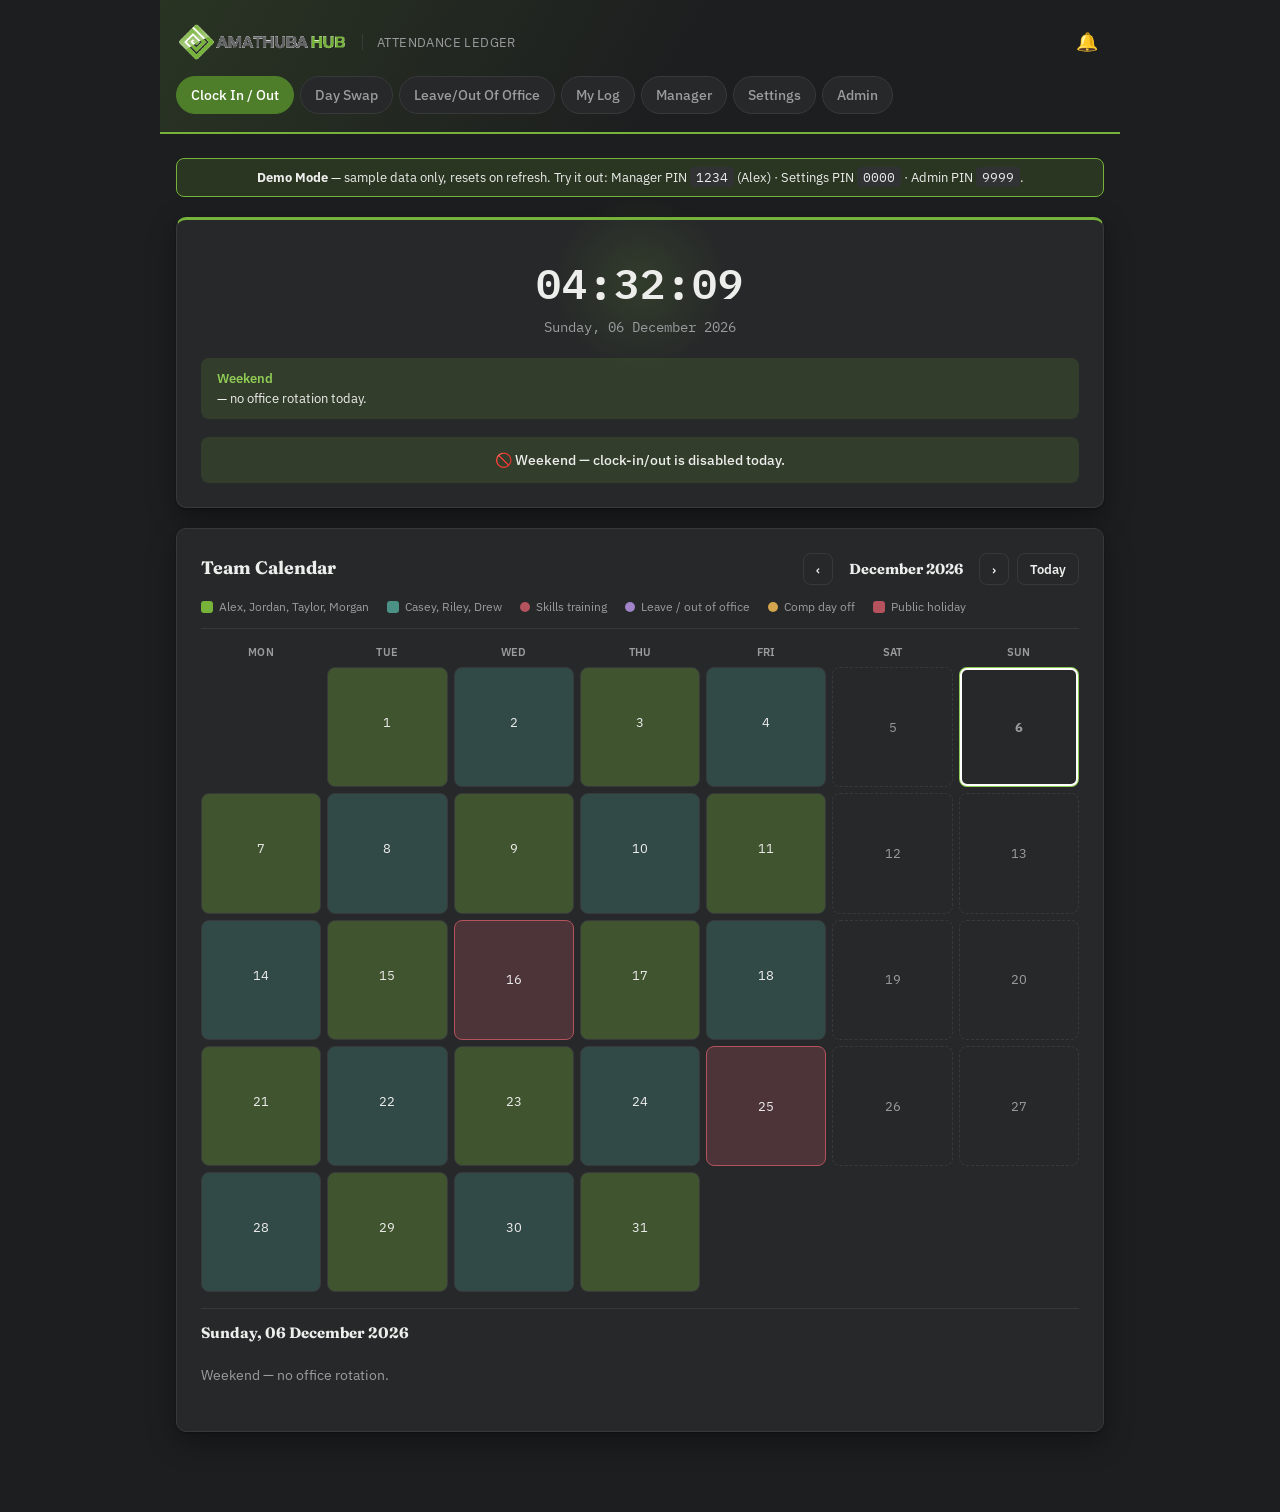
==== amathuba-hub-demo/index.html @ cc830388 "amathuba-hub-demo/index.html" ====
<!doctype html>
<html lang="en">
<head>
<meta charset="UTF-8">
<meta name="viewport" content="width=device-width, initial-scale=1.0">
<title>Amathuba Hub — Attendance Ledger (Demo)</title>
<meta name="theme-color" content="#1C1E1F">
<style>
@import url('https://fonts.googleapis.com/css2?family=Fraunces:opsz,wght@9..144,600;9..144,900&family=IBM+Plex+Sans:wght@400;500;600&family=IBM+Plex+Mono:wght@400;500;600&display=swap');

:root{
  --bg: #1C1E1F;
  --surface: #262829;
  --surface-alt: #303234;
  --ink: #EDEDEC;
  --ink-muted: #9A9C9E;
  --accent: #77B23B;
  --accent-dark: #4F7E2A;
  --accent-bright: #8FCB55;
  --accent-soft: rgba(119, 178, 59, 0.15);
  --teal: #4C9186;
  --teal-dark: #2E5F58;
  --danger: #B4525D;
  --danger-dark: #9B3A44;
  --border: #38393B;
  --leave-color: #A183C9;
  --compoff-color: #D4A54C;
  --radius: 10px;
}

*{box-sizing:border-box;}
html,body{margin:0;padding:0;color-scheme:dark;}
body{
  background:var(--bg);
  color:var(--ink);
  font-family:'IBM Plex Sans', system-ui, sans-serif;
  min-height:100vh;
}
#app{max-width:960px;margin:0 auto;padding:0 16px 60px;}

/* ---------- Top bar ---------- */
.topbar{
  display:flex;flex-direction:column;gap:14px;
  padding:22px 16px 18px;
  margin:0 -16px 24px;
  border-bottom:2px solid var(--accent);
  background:linear-gradient(120deg, var(--accent-soft) 0%, transparent 55%);
}
.brand{display:flex;align-items:center;gap:14px;flex-wrap:wrap;}
.brand-logo{height:40px;width:auto;display:block;}
.brand-tagline{
  font-size:12.5px;color:var(--ink-muted);letter-spacing:0.4px;text-transform:uppercase;
  padding-left:14px;border-left:1px solid var(--border);
  line-height:1.3;
}

.notif-bell{
  position:relative;
  background:none;border:none;cursor:pointer;
  font-size:18px;padding:6px;margin-left:auto;
  color:var(--ink);line-height:1;
}
.notif-badge{
  position:absolute;top:0;right:0;
  background:var(--danger);color:#fff;
  font-size:10px;font-weight:700;
  min-width:16px;height:16px;border-radius:999px;
  display:flex;align-items:center;justify-content:center;
  padding:0 3px;
}
.notif-panel{
  position:absolute;top:60px;right:16px;
  width:300px;max-width:calc(100vw - 32px);
  max-height:360px;overflow-y:auto;
  background:var(--surface);border:1px solid var(--border);
  border-radius:var(--radius);
  box-shadow:0 10px 30px rgba(0,0,0,0.4);
  z-index:900;
}
.notif-panel.hidden{display:none;}
.notif-item{
  padding:12px 14px;border-bottom:1px solid var(--border);
}
.notif-item:last-child{border-bottom:none;}
.notif-item__msg{font-size:13px;color:var(--ink);line-height:1.4;}
.notif-item__time{font-size:11px;color:var(--ink-muted);margin-top:4px;font-family:'IBM Plex Mono',monospace;}
.notif-item--empty{color:var(--ink-muted);font-size:13px;text-align:center;}

.tabs{display:flex;gap:6px;flex-wrap:wrap;}
.tab{
  font-family:'IBM Plex Sans',sans-serif;
  font-size:13.5px;font-weight:500;
  padding:9px 14px;border-radius:999px;
  border:1px solid var(--border);
  background:var(--surface);
  color:var(--ink-muted);
  cursor:pointer;
  transition:background .15s, color .15s, border-color .15s;
}
.tab:hover{border-color:var(--ink-muted);color:var(--ink);}
.tab.active{background:var(--accent-dark);border-color:var(--accent-dark);color:#fff;}
.tab-admin.active{background:var(--danger-dark);border-color:var(--danger-dark);color:#fff;}
.tab:focus-visible, .btn:focus-visible, select:focus-visible, input:focus-visible, textarea:focus-visible{
  outline:2px solid var(--teal); outline-offset:2px;
}

/* ---------- Layout bits ---------- */
.card{
  background:var(--surface);
  border:1px solid var(--border);
  border-radius:var(--radius);
  padding:24px;
  margin-bottom:20px;
  box-shadow:0 1px 2px rgba(0,0,0,0.3), 0 10px 28px rgba(0,0,0,0.35);
}
.card--hero{
  border-top:3px solid var(--accent);
}
.card__title{
  font-family:'Fraunces',serif;font-weight:700;font-size:18px;
  margin:0 0 4px;
}
.card__sub{color:var(--ink-muted);font-size:13.5px;margin:0 0 18px;}

.field{display:flex;flex-direction:column;gap:6px;margin-bottom:16px;}
.field label{font-size:12.5px;font-weight:600;color:var(--ink-muted);text-transform:uppercase;letter-spacing:0.4px;}
select,input[type=date],input[type=time],input[type=datetime-local],input[type=text],input[type=password],textarea{
  font-family:'IBM Plex Sans',sans-serif;
  font-size:14.5px;
  padding:11px 12px;
  border-radius:8px;
  border:1px solid var(--border);
  background:var(--surface-alt);
  color:var(--ink);
}
textarea{resize:vertical;min-height:70px;font-family:'IBM Plex Sans',sans-serif;}

.btn{
  font-family:'IBM Plex Sans',sans-serif;
  font-size:14.5px;font-weight:600;
  padding:12px 20px;border-radius:8px;border:none;
  cursor:pointer;
  transition:transform .08s, opacity .12s;
}
.btn:active{transform:scale(0.98);}
.btn--primary{background:var(--accent-dark);color:#fff;}
.btn--primary:hover{filter:brightness(1.1);}
.btn--teal{background:var(--teal);color:#fff;}
.btn--teal:hover{background:var(--teal-dark);}
.btn--ghost{background:transparent;border:1px solid var(--border);color:var(--ink);}
.btn--ghost:hover{border-color:var(--ink-muted);}
.btn--danger{background:var(--danger);color:#fff;}
.btn--danger:hover{background:var(--danger-dark);}
.btn--sm{padding:7px 12px;font-size:12.5px;}
.btn[disabled]{opacity:0.45;cursor:not-allowed;}

.badge{
  display:inline-block;font-size:11.5px;font-weight:600;
  padding:3px 9px;border-radius:999px;letter-spacing:0.3px;
  text-transform:uppercase;
}
.badge--pending{background:#F2E6C9;color:#7A5A17;}
.badge--approved{background:#DCEAE7;color:var(--teal-dark);}
.badge--rejected{background:#F1DBDD;color:var(--danger-dark);}
.badge--late{background:#F1DBDD;color:var(--danger-dark);}
.badge--ontime{background:#DCEAE7;color:var(--teal-dark);}

/* ---------- Clock tab ---------- */
.clock-display{
  font-family:'IBM Plex Mono',monospace;
  text-align:center;padding:6px 0 22px;
  position:relative;
}
.clock-halo{
  position:absolute;
  top:50%;left:50%;
  width:180px;height:180px;
  transform:translate(-50%,-60%);
  background:radial-gradient(circle, var(--accent-soft) 0%, transparent 70%);
  z-index:0;
  pointer-events:none;
}
.clock-display .time{position:relative;z-index:1;font-size:42px;font-weight:600;color:var(--ink);letter-spacing:1px;}
.clock-display .date{position:relative;z-index:1;font-size:13.5px;color:var(--ink-muted);margin-top:4px;}

.stamp-btn{
  width:100%;padding:20px;font-size:17px;border-radius:12px;
  display:flex;align-items:center;justify-content:center;gap:10px;
  position:relative;
  overflow:visible;
}
.stamp-btn.stamped{animation:stamp .35s ease;}
.stamp-btn.stamped::after{
  content:'';
  position:absolute;
  inset:0;
  border-radius:12px;
  border:2px solid var(--accent-dark);
  animation:ringPulse .6s ease-out;
  pointer-events:none;
}
@keyframes stamp{
  0%{transform:scale(1) rotate(0);}
  35%{transform:scale(0.93) rotate(-2deg);}
  100%{transform:scale(1) rotate(0);}
}
@keyframes ringPulse{
  0%{transform:scale(1);opacity:0.9;}
  100%{transform:scale(1.15);opacity:0;}
}

.confirm-note{
  margin-top:14px;padding:12px 14px;border-radius:8px;
  background:var(--surface-alt);font-size:13.5px;color:var(--ink);
  font-family:'IBM Plex Mono',monospace;
}
.location-note{
  margin:10px 0 0;font-size:12px;color:var(--ink-muted);text-align:center;
}
.location-link{
  display:inline-block;margin-top:4px;font-size:12px;
  color:var(--accent-bright);text-decoration:none;font-weight:500;
}
.location-link:hover{text-decoration:underline;}

/* ---------- Admin: System Info / Raw Data ---------- */
.sysinfo-grid{
  display:grid;grid-template-columns:repeat(auto-fill, minmax(180px, 1fr));
  gap:10px;
}
.sysinfo-item{
  background:var(--surface-alt);border-radius:8px;padding:10px 12px;
  display:flex;flex-direction:column;gap:3px;
}
.sysinfo-label{font-size:11px;text-transform:uppercase;letter-spacing:0.3px;color:var(--ink-muted);font-weight:600;}
.sysinfo-value{font-family:'IBM Plex Mono',monospace;font-size:13px;color:var(--ink);word-break:break-word;}
.raw-data-view{
  background:var(--surface-alt);border-radius:8px;padding:14px;
  font-family:'IBM Plex Mono',monospace;font-size:11.5px;line-height:1.5;
  color:var(--ink);overflow-x:auto;max-height:400px;overflow-y:auto;
  margin:14px 0 0;white-space:pre-wrap;word-break:break-word;
}
.training-note{
  padding:14px 16px;border-radius:8px;
  background:var(--accent-soft);color:var(--ink);
  font-size:14px;font-weight:500;text-align:center;
  margin:0;
}

/* ---------- Ledger / list rows ---------- */
.ledger-row{
  display:flex;justify-content:space-between;align-items:center;gap:12px;
  padding:13px 0;border-bottom:1px dashed var(--border);
}
.ledger-row:last-child{border-bottom:none;}
.ledger-row__main{display:flex;flex-direction:column;gap:2px;}
.ledger-row__name{font-weight:600;font-size:14px;}
.ledger-row__meta{font-family:'IBM Plex Mono',monospace;font-size:12.5px;color:var(--ink-muted);}
.ledger-row__reason{font-size:12.5px;color:var(--ink-muted);margin-top:3px;max-width:420px;}
.ledger-row__actions{display:flex;gap:6px;flex-shrink:0;}
.day-summary{
  margin-bottom:18px;padding-bottom:4px;
  border-bottom:1px solid var(--border);
}
.day-summary:last-child{border-bottom:none;}
.day-summary__head{
  display:flex;justify-content:space-between;align-items:center;flex-wrap:wrap;gap:8px;
  margin-bottom:6px;
}
.day-summary__date{font-family:'Fraunces',serif;font-weight:700;font-size:15px;}
.empty-note{color:var(--ink-muted);font-size:13.5px;padding:10px 0;}

.section-heading{
  font-size:12.5px;font-weight:600;text-transform:uppercase;letter-spacing:0.5px;
  color:var(--ink-muted);margin:26px 0 10px;
}
.section-heading:first-child{margin-top:0;}

.schedule-banner{
  background:var(--accent-soft);
  border-radius:8px;
  padding:12px 16px;
  font-size:13px;
  color:var(--ink);
  margin-bottom:18px;
  display:flex;flex-direction:column;gap:3px;
}
.schedule-banner__label{font-weight:600;color:var(--accent-bright);}
.demo-banner{
  background:var(--accent-soft);
  border:1px solid var(--accent);
  border-radius:8px;
  padding:10px 16px;
  font-size:13px;
  color:var(--ink);
  margin-bottom:20px;
  text-align:center;
}
.demo-banner code{
  background:var(--surface-alt);
  padding:2px 6px;
  border-radius:4px;
  font-family:'IBM Plex Mono',monospace;
  font-size:12.5px;
}
.schedule-banner__warning{
  margin-top:6px;padding:8px 10px;border-radius:6px;
  background:#F1DBDD;color:var(--danger-dark);font-size:12.5px;font-weight:500;
}
.schedule-note{
  font-size:13px;color:var(--ink-muted);margin:0 0 16px;
}
.schedule-note strong{color:var(--accent-bright);}

/* ---------- Team Calendar ---------- */
.cal-header{display:flex;justify-content:space-between;align-items:center;flex-wrap:wrap;gap:10px;margin-bottom:14px;}
.cal-nav{display:flex;align-items:center;gap:8px;}
.cal-nav__label{font-family:'Fraunces',serif;font-weight:700;font-size:14.5px;min-width:130px;text-align:center;}

.cal-legend{
  display:flex;flex-wrap:wrap;gap:12px 18px;
  margin-bottom:16px;padding-bottom:14px;border-bottom:1px solid var(--border);
}
.cal-legend__item{
  display:flex;align-items:center;gap:6px;
  font-size:12px;color:var(--ink-muted);
}
.cal-legend__swatch{
  width:12px;height:12px;border-radius:3px;flex-shrink:0;
}
.cal-legend__swatch--groupA{background:var(--accent);}
.cal-legend__swatch--groupB{background:var(--teal);}
.cal-legend__swatch--holiday{background:var(--danger);}

.cal-grid{display:grid;grid-template-columns:repeat(7, 1fr);gap:6px;margin-bottom:4px;}
.cal-grid--labels{margin-bottom:6px;}
.cal-weekday{
  text-align:center;font-size:11px;font-weight:600;color:var(--ink-muted);
  text-transform:uppercase;letter-spacing:0.3px;padding-bottom:2px;
}
.cal-cell{
  aspect-ratio:1;border-radius:8px;border:1px solid var(--border);
  background:var(--surface-alt);color:var(--ink);
  font-family:'IBM Plex Sans',sans-serif;font-size:13px;
  display:flex;flex-direction:column;align-items:center;justify-content:center;gap:3px;
  cursor:pointer;transition:border-color .12s, filter .12s;
  padding:2px;
}
.cal-cell:hover{border-color:var(--accent-bright);filter:brightness(1.12);}
.cal-cell--blank{background:transparent;border:none;cursor:default;}
.cal-cell--weekend{background:transparent;border:1px dashed var(--border);color:var(--ink-muted);}
.cal-cell--holiday{background:rgba(180,82,93,0.28);border-color:var(--danger);color:var(--ink);}
.cal-cell--groupA{background:rgba(119, 178, 59, 0.32);}
.cal-cell--groupB{background:rgba(76, 145, 134, 0.32);}
.cal-cell--today{border:2px solid var(--accent-bright);font-weight:700;}
.cal-cell--selected{outline:2px solid #fff;outline-offset:-3px;}
.cal-cell__num{line-height:1;}
.cal-cell__dots{display:flex;gap:2px;min-height:6px;align-items:center;}
.cal-dot{width:5px;height:5px;border-radius:50%;display:inline-block;}
.cal-dot--training{background:var(--danger);}
.cal-dot--leave{background:var(--leave-color);}
.cal-dot--compoff{background:var(--compoff-color);}
.cal-legend__item .cal-dot{width:10px;height:10px;}

.cal-detail{
  margin-top:16px;padding-top:14px;border-top:1px solid var(--border);
}
.cal-detail__date{font-family:'Fraunces',serif;font-weight:700;font-size:15px;margin-bottom:10px;}
.cal-detail__row{font-size:13.5px;margin-bottom:6px;}

@media (max-width: 560px){
  .cal-cell{font-size:11.5px;}
  .cal-nav__label{min-width:100px;font-size:13px;}
  .cal-legend{gap:8px 12px;}
  .cal-legend__item{font-size:11px;}
}
.pin-gate{max-width:320px;margin:0 auto;text-align:center;}
.pin-gate .card__title{text-align:center;}

.emp-chip{
  display:inline-flex;align-items:center;gap:8px;
  background:var(--surface-alt);border-radius:999px;
  padding:6px 6px 6px 14px;font-size:13.5px;margin:4px 6px 4px 0;
}
.emp-chip button{
  border:none;background:var(--danger-dark);color:#fff;border-radius:50%;
  width:20px;height:20px;font-size:12px;cursor:pointer;line-height:1;
}

.danger-zone{border:1px solid var(--danger);border-radius:var(--radius);padding:18px;background:rgba(180,82,93,0.12);}
.danger-zone .card__title{color:var(--danger);}

.modal-overlay{
  position:fixed;inset:0;
  background:rgba(38,40,42,0.45);
  display:flex;align-items:center;justify-content:center;
  z-index:1000;
  padding:20px;
}
.modal-overlay.hidden{display:none;}
.modal-box{
  background:var(--surface);
  border-radius:var(--radius);
  padding:24px;
  max-width:380px;
  width:100%;
  box-shadow:0 10px 40px rgba(0,0,0,0.5);
}
.modal-box p{margin:0 0 16px;font-size:14.5px;color:var(--ink);line-height:1.4;}
.modal-actions{display:flex;justify-content:flex-end;gap:8px;}

@media (prefers-reduced-motion: reduce){
  .stamp-btn.stamped, .stamp-btn.stamped::after{animation:none;}
  .btn{transition:none;}
}

@media (max-width: 560px){
  .brand-logo{height:32px;}
  .brand-tagline{padding-left:0;border-left:none;flex-basis:100%;}
  .clock-display .time{font-size:32px;}
  .card{padding:18px;}
  .ledger-row{flex-direction:column;align-items:flex-start;}
  .ledger-row__actions{align-self:flex-end;}
}
</style>
</head>
<body>
<div id="app">
  <header class="topbar">
    <div class="brand">
      <img class="brand-logo" src="[data-uri]" alt="Amathuba Hub">
      <span class="brand-tagline">Attendance Ledger</span>
      <button id="notifBellBtn" class="notif-bell" title="Notifications">
        🔔<span id="notifBadge" class="notif-badge" style="display:none;">0</span>
      </button>
    </div>
    <div id="notifPanel" class="notif-panel hidden"></div>
    <nav class="tabs" id="tabs">
      <button class="tab active" data-tab="clock">Clock In / Out</button>
      <button class="tab" data-tab="swap">Day Swap</button>
      <button class="tab" data-tab="leave">Leave/Out Of Office</button>
      <button class="tab" data-tab="history">My Log</button>
      <button class="tab" data-tab="manager">Manager</button>
      <button class="tab" data-tab="settings">Settings</button>
      <button class="tab tab-admin" data-tab="admin">Admin</button>
    </nav>
  </header>
  <div class="demo-banner">
    <strong>Demo Mode</strong> — sample data only, resets on refresh. Try it out: Manager PIN <code>1234</code> (Alex) · Settings PIN <code>0000</code> · Admin PIN <code>9999</code>.
  </div>
  <main id="view"></main>
</div>

<div id="modalOverlay" class="modal-overlay hidden">
  <div class="modal-box">
    <p id="modalMessage"></p>
    <div class="field" id="modalInputWrap" style="display:none;">
      <input type="text" id="modalInput">
    </div>
    <div class="modal-actions">
      <button class="btn btn--ghost" id="modalCancelBtn">Cancel</button>
      <button class="btn btn--danger" id="modalConfirmBtn">Confirm</button>
    </div>
  </div>
</div>

<script>
// ---------------------------------------------------------------
// DEMO VERSION — this uses in-memory sample data only. Nothing here
// connects to any real database; refreshing the page resets everything.
// ---------------------------------------------------------------
const DEMO_STORE = {};

// ---------------------------------------------------------------
// Defaults live in state.settings so the Admin tab can change them
// at runtime. (Demo build: PINs below are sample values, safe to share.)
// ---------------------------------------------------------------
const KEY_EMPLOYEES = "amathuba_employees";
const KEY_ATTENDANCE = "amathuba_attendance";
const KEY_SWAPS = "amathuba_swaps";
const KEY_LEAVE = "amathuba_leave";
const KEY_SETTINGS = "amathuba_settings";
const KEY_NOTIFICATIONS = "amathuba_notifications";

const DEFAULT_EMPLOYEES = ["Alex", "Drew", "Morgan", "Casey", "Jordan", "Riley", "Taylor"];
const GROUP_A = ["Alex", "Jordan", "Taylor", "Morgan"];
const GROUP_B = ["Casey", "Riley", "Drew"];
const REQUIRED_HOURS = 8; // fixed daily target: leave time = clock-in time + this many hours

// Skills development classes: separate groups from the hybrid office groups above.
// Casey isn't in either — he stays on his normal hybrid schedule throughout.
const SKILLS_GROUP_1 = ["Alex", "Morgan", "Drew"];
const SKILLS_GROUP_2 = ["Riley", "Taylor", "Jordan"];

// Each block: Group 1 trains first, Group 2 trains immediately after.
// Hardcoded because the exact dates don't follow a clean formula month to month.
const SKILLS_BLOCKS = [
  {
    group1Dates: ["2026-08-17", "2026-08-18", "2026-08-19", "2026-08-20"],
    group2Dates: ["2026-08-21", "2026-08-24", "2026-08-25", "2026-08-26"]
  },
  {
    group1Dates: ["2026-09-21", "2026-09-22", "2026-09-23", "2026-09-24"],
    group2Dates: ["2026-09-25", "2026-09-28", "2026-09-29", "2026-09-30"]
  },
  {
    group1Dates: ["2026-10-14", "2026-10-15", "2026-10-16"],
    group2Dates: ["2026-10-19", "2026-10-20", "2026-10-21"]
  }
];

const DEFAULT_SETTINGS = {
  startTime: "08:00",
  scheduleAnchorMonday: "2026-07-27", // a known Monday
  anchorGroupAIsMWF: false,           // on that Monday, was Group A in on Mon/Wed/Fri?
  settingsPin: "0000",
  adminPin: "9999",
  managers: { "Alex": "1234" },    // name -> PIN, editable from the Admin tab
  publicHolidays: [                   // South Africa 2026 (source: gov.za) — add more from Settings tab
    { date: "2026-01-01", name: "New Year's Day" },
    { date: "2026-03-21", name: "Human Rights Day" },
    { date: "2026-04-03", name: "Good Friday" },
    { date: "2026-04-06", name: "Family Day" },
    { date: "2026-04-27", name: "Freedom Day" },
    { date: "2026-05-01", name: "Workers' Day" },
    { date: "2026-06-16", name: "Youth Day" },
    { date: "2026-08-09", name: "National Women's Day" },
    { date: "2026-08-10", name: "Women's Day observed" },
    { date: "2026-09-24", name: "Heritage Day" },
    { date: "2026-12-16", name: "Day of Reconciliation" },
    { date: "2026-12-25", name: "Christmas Day" },
    { date: "2026-12-26", name: "Day of Goodwill" }
  ]
};

let state = {
  employees: [],
  attendance: [],
  swaps: [],
  leave: [],
  settings: JSON.parse(JSON.stringify(DEFAULT_SETTINGS))
};

let managerUnlocked = false;
let managerName = "";
let settingsUnlocked = false;
let adminUnlocked = false;
let editingAttendanceId = null;
let editingSwapId = null;
let editingLeaveId = null;
let activeTab = "clock";
let selectedEmployee = "";
let historyEmployee = "";
let swapEmployee = "";
let leaveEmployee = "";
let pendingLateDraft = false; // whether the "late reason" panel is open
let calendarViewYear = new Date().getFullYear();
let calendarViewMonth = new Date().getMonth(); // 0-indexed
let calendarSelectedDate = toISODateLocal(new Date());
let rawDataViewerOpen = false;
let notifications = []; // kept separate from `state` — updated locally (demo has no live backend)

const APP_VERSION = "1.6.0";

// ---------------- Storage helpers (in-memory demo store) ----------------
async function getData(key, fallback){
  return (key in DEMO_STORE) ? JSON.parse(JSON.stringify(DEMO_STORE[key])) : fallback;
}
async function setData(key, value){
  DEMO_STORE[key] = JSON.parse(JSON.stringify(value));
  return true;
}

async function loadState(){
  const [employeesRaw, attendance, swaps, leave, settingsRaw] = await Promise.all([
    getData(KEY_EMPLOYEES, null),
    getData(KEY_ATTENDANCE, []),
    getData(KEY_SWAPS, []),
    getData(KEY_LEAVE, []),
    getData(KEY_SETTINGS, null)
  ]);
  let employees = employeesRaw;
  if(employees === null){
    employees = DEFAULT_EMPLOYEES.slice();
    await setData(KEY_EMPLOYEES, employees);
  }
  let settings = settingsRaw;
  if(settings === null){
    settings = JSON.parse(JSON.stringify(DEFAULT_SETTINGS));
    await setData(KEY_SETTINGS, settings);
  } else {
    // fill in any new fields older saved settings might be missing
    settings = Object.assign({}, DEFAULT_SETTINGS, settings);
  }
  state = { employees, attendance, swaps, leave, settings };
}

function uid(){
  return Date.now().toString(36) + Math.random().toString(36).slice(2,8);
}

// Captures location once, only at the moment of clock in/out — never runs
// in the background. Resolves to {lat, lng, accuracy} or null if unavailable,
// denied, or slow (8s timeout so a clock-in is never blocked by GPS).
function captureLocationOnce(){
  return new Promise((resolve)=>{
    if(!('geolocation' in navigator)){ resolve(null); return; }
    const timer = setTimeout(()=> resolve(null), 8000);
    navigator.geolocation.getCurrentPosition(
      (pos)=>{
        clearTimeout(timer);
        resolve({
          lat: pos.coords.latitude,
          lng: pos.coords.longitude,
          accuracy: Math.round(pos.coords.accuracy)
        });
      },
      ()=>{ clearTimeout(timer); resolve(null); },
      { enableHighAccuracy: false, timeout: 7500, maximumAge: 60000 }
    );
  });
}

// ---------------- Custom modal (replaces confirm/prompt/alert, which are
// blocked in some sandboxed preview contexts) ----------------
let modalState = { resolve: null, isPrompt: false };

function openModal({ message, isPrompt = false, defaultValue = '', confirmLabel = 'Confirm', danger = true, hideCancel = false }){
  return new Promise(resolve=>{
    modalState.resolve = resolve;
    modalState.isPrompt = isPrompt;
    document.getElementById('modalMessage').textContent = message;
    const wrap = document.getElementById('modalInputWrap');
    const input = document.getElementById('modalInput');
    if(isPrompt){
      wrap.style.display = 'block';
      input.value = defaultValue;
      setTimeout(()=>input.focus(), 50);
    } else {
      wrap.style.display = 'none';
    }
    const confirmBtn = document.getElementById('modalConfirmBtn');
    confirmBtn.textContent = confirmLabel;
    confirmBtn.className = 'btn ' + (danger ? 'btn--danger' : 'btn--primary');
    const cancelBtn = document.getElementById('modalCancelBtn');
    cancelBtn.style.display = hideCancel ? 'none' : 'inline-block';
    document.getElementById('modalOverlay').classList.remove('hidden');
  });
}

function closeModal(result){
  document.getElementById('modalOverlay').classList.add('hidden');
  if(modalState.resolve) modalState.resolve(result);
  modalState.resolve = null;
}

function askConfirm(message, confirmLabel = 'Confirm'){
  return openModal({ message, isPrompt: false, confirmLabel, danger: true });
}
function askPrompt(message, defaultValue = ''){
  return openModal({ message, isPrompt: true, defaultValue, confirmLabel: 'Save', danger: false });
}
function showAlert(message){
  return openModal({ message, isPrompt: false, confirmLabel: 'OK', danger: false, hideCancel: true });
}

function locationLinkHtml(location){
  if(!location) return '';
  const url = `https://www.google.com/maps?q=${location.lat},${location.lng}`;
  return `<a href="${url}" target="_blank" rel="noopener" class="location-link">📍 View location (±${location.accuracy}m)</a>`;
}

function fmtDateTime(iso){
  const d = new Date(iso);
  return d.toLocaleDateString('en-ZA', { day:'2-digit', month:'short', year:'numeric' }) +
    "  " + d.toLocaleTimeString('en-ZA', { hour:'2-digit', minute:'2-digit', second:'2-digit', hour12:false });
}
function fmtDate(iso){
  const d = new Date(iso + "T00:00:00");
  return d.toLocaleDateString('en-ZA', { day:'2-digit', month:'short', year:'numeric' });
}

function lastRecordFor(name){
  const rows = state.attendance.filter(r => r.name === name);
  return rows.length ? rows[rows.length - 1] : null;
}

// Groups an employee's attendance into calendar days and sums worked hours
// per day by pairing consecutive clock-in/clock-out records.
function computeDailySummary(name){
  const recs = state.attendance.filter(r=>r.name===name).slice().sort((a,b)=> new Date(a.ts) - new Date(b.ts));
  const byDate = {};
  recs.forEach(r=>{
    const dateKey = toISODateLocal(new Date(r.ts));
    if(!byDate[dateKey]) byDate[dateKey] = [];
    byDate[dateKey].push(r);
  });
  const summaries = Object.keys(byDate).sort().reverse().map(dateKey=>{
    const dayRecs = byDate[dateKey];
    let totalMs = 0;
    let openIn = null;
    dayRecs.forEach(r=>{
      if(r.type === 'in'){ openIn = r; }
      else if(r.type === 'out' && openIn){
        totalMs += (new Date(r.ts) - new Date(openIn.ts));
        openIn = null;
      }
    });
    const stillClockedIn = openIn !== null;
    const totalHours = totalMs / (1000*60*60);
    return {
      date: dateKey,
      totalHours,
      met: totalHours >= REQUIRED_HOURS,
      stillClockedIn,
      records: dayRecs
    };
  });
  return summaries;
}

function formatHours(h){
  const hrs = Math.floor(h);
  const mins = Math.round((h - hrs) * 60);
  return `${hrs}h ${mins}m`;
}

function isLateNow(){
  const now = new Date();
  const [h, m] = (state.settings.startTime || "08:00").split(":").map(Number);
  const threshold = new Date(now);
  threshold.setHours(h, m, 0, 0);
  return now > threshold;
}

// ---------------- Weekend / public holiday blocking ----------------
function isWeekendDate(date){
  const dow = date.getDay();
  return dow === 0 || dow === 6;
}
function getPublicHoliday(dateStr){
  return (state.settings.publicHolidays || []).find(h => h.date === dateStr) || null;
}
function isNonWorkingDay(date){
  const dateStr = toISODateLocal(date);
  return isWeekendDate(date) || !!getPublicHoliday(dateStr);
}
function nonWorkingDayLabel(date){
  const dateStr = toISODateLocal(date);
  const holiday = getPublicHoliday(dateStr);
  if(holiday) return `Public Holiday — ${holiday.name}`;
  if(isWeekendDate(date)) return 'Weekend';
  return null;
}

// ---------------- Hybrid schedule helpers ----------------
function mondayOf(date){
  const d = new Date(date);
  const day = d.getDay(); // 0 = Sun
  const diff = (day === 0) ? -6 : (1 - day);
  d.setDate(d.getDate() + diff);
  d.setHours(0,0,0,0);
  return d;
}

function isGroupAMWFForWeek(date){
  const anchor = new Date(state.settings.scheduleAnchorMonday + "T00:00:00");
  const weekMonday = mondayOf(date);
  const weeksDiff = Math.round((weekMonday - anchor) / (7*24*60*60*1000));
  const flipped = ((weeksDiff % 2) + 2) % 2 === 1;
  return flipped ? !state.settings.anchorGroupAIsMWF : state.settings.anchorGroupAIsMWF;
}

function officeGroupsForDate(date){
  const dow = date.getDay(); // 1=Mon..5=Fri
  const groupAisMWF = isGroupAMWFForWeek(date);
  if(dow === 1 || dow === 3 || dow === 5){
    return groupAisMWF ? { inOffice: GROUP_A, remote: GROUP_B } : { inOffice: GROUP_B, remote: GROUP_A };
  }
  if(dow === 2 || dow === 4){
    return groupAisMWF ? { inOffice: GROUP_B, remote: GROUP_A } : { inOffice: GROUP_A, remote: GROUP_B };
  }
  return { inOffice: [], remote: [] };
}

function toISODateLocal(d){
  const y = d.getFullYear();
  const m = String(d.getMonth()+1).padStart(2,'0');
  const day = String(d.getDate()).padStart(2,'0');
  return `${y}-${m}-${day}`;
}

// ---------------- DD/MM/YYYY date field helpers (used by Leave tab) ----------------
// Auto-inserts slashes as the person types: 27 -> 27/ -> 27/07 -> 27/07/2026
function applyDateMask(inputEl){
  inputEl.addEventListener('input', ()=>{
    let digits = inputEl.value.replace(/\D/g, '').slice(0, 8);
    let out = digits.slice(0,2);
    if(digits.length > 2) out += '/' + digits.slice(2,4);
    if(digits.length > 4) out += '/' + digits.slice(4,8);
    inputEl.value = out;
  });
}

// Parses "DD/MM/YYYY" into an ISO "YYYY-MM-DD" string, or null if invalid.
function parseDDMMYYYY(str){
  const match = /^(\d{2})\/(\d{2})\/(\d{4})$/.exec((str || '').trim());
  if(!match) return null;
  const day = parseInt(match[1], 10);
  const month = parseInt(match[2], 10);
  const year = parseInt(match[3], 10);
  if(month < 1 || month > 12 || day < 1 || day > 31 || year < 2000 || year > 2100) return null;
  const d = new Date(year, month - 1, day);
  if(d.getFullYear() !== year || d.getMonth() !== month - 1 || d.getDate() !== day) return null; // rejects e.g. 31/02
  return toISODateLocal(d);
}

// Formats an ISO "YYYY-MM-DD" string into "DD/MM/YYYY" for display in editable fields.
function isoToDDMMYYYY(iso){
  if(!iso) return '';
  const [y, m, d] = iso.split('-');
  return `${d}/${m}/${y}`;
}

// ---------------- Skills training overrides ----------------
function nextWeekday(dateStr){
  const d = new Date(dateStr + "T00:00:00");
  d.setDate(d.getDate() + 1);
  while(d.getDay() === 0 || d.getDay() === 6){ d.setDate(d.getDate() + 1); }
  return toISODateLocal(d);
}

// Checks whether, once `group`'s members are excluded, anyone is still
// scheduled in the office on `dateStr` per the normal hybrid rotation.
function hasCoverageExcluding(dateStr, excludeGroup){
  const d = new Date(dateStr + "T00:00:00");
  const { inOffice } = officeGroupsForDate(d);
  return inOffice.filter(n => !excludeGroup.includes(n)).length > 0;
}

// Returns 'training', 'comp-off', 'comp-blocked', or null for a given
// employee on a given date, based on the hardcoded skills training blocks.
function getTrainingStatus(name, dateStr){
  for(const block of SKILLS_BLOCKS){
    if(block.group1Dates.includes(dateStr) && SKILLS_GROUP_1.includes(name)) return 'training';
    if(block.group2Dates.includes(dateStr) && SKILLS_GROUP_2.includes(name)) return 'training';

    const group1CompDay = block.group2Dates[0]; // Group 2's first training day — always covered
    if(dateStr === group1CompDay && SKILLS_GROUP_1.includes(name)) return 'comp-off';

    const group2CompDay = nextWeekday(block.group2Dates[block.group2Dates.length - 1]);
    if(dateStr === group2CompDay && SKILLS_GROUP_2.includes(name)){
      return hasCoverageExcluding(dateStr, SKILLS_GROUP_2) ? 'comp-off' : 'comp-blocked';
    }
  }
  return null;
}

// Merges the normal hybrid in-office/remote split with skills-training
// overrides (training days, comp days off, and blocked comp days).
function isOnLeave(name, dateStr){
  return state.leave.some(l => l.name === name && dateStr >= l.startDate && dateStr <= l.endDate);
}

function officeStatusForDate(date){
  const dateStr = toISODateLocal(date);
  const base = officeGroupsForDate(date);
  let inOffice = base.inOffice.slice();
  let remote = base.remote.slice();
  const training = [];
  const compOff = [];
  const compBlocked = [];
  const onLeave = [];

  state.employees.forEach(name=>{
    if(isOnLeave(name, dateStr)){
      onLeave.push(name);
      inOffice = inOffice.filter(n=>n!==name);
      remote = remote.filter(n=>n!==name);
      return; // leave overrides training/comp-off — they're simply out
    }
    const status = getTrainingStatus(name, dateStr);
    if(status === 'training'){
      training.push(name);
      inOffice = inOffice.filter(n=>n!==name);
      remote = remote.filter(n=>n!==name);
    } else if(status === 'comp-off'){
      compOff.push(name);
      inOffice = inOffice.filter(n=>n!==name);
      remote = remote.filter(n=>n!==name);
    } else if(status === 'comp-blocked'){
      compBlocked.push(name);
    }
  });

  return { inOffice, remote, training, compOff, compBlocked, onLeave };
}

// Returns the next `count` weekday dates (YYYY-MM-DD) where `name` is scheduled
// in office (wantOffice=true) or scheduled remote (wantOffice=false).
function upcomingScheduleDates(name, wantOffice, count){
  const results = [];
  let d = new Date();
  d.setHours(0,0,0,0);
  let guard = 0;
  while(results.length < count && guard < 120){
    const dow = d.getDay();
    if(dow >= 1 && dow <= 5){
      const { inOffice } = officeGroupsForDate(d);
      const isOfficeDay = inOffice.includes(name);
      if(isOfficeDay === wantOffice){
        results.push(toISODateLocal(d));
      }
    }
    d.setDate(d.getDate()+1);
    guard++;
  }
  return results;
}

function personalWeekScheduleLabel(name){
  const days = ['Mon','Tue','Wed','Thu','Fri'];
  const today = new Date();
  const monday = mondayOf(today);
  const officeDays = [];
  for(let i=0;i<5;i++){
    const d = new Date(monday);
    d.setDate(monday.getDate()+i);
    const { inOffice } = officeGroupsForDate(d);
    if(inOffice.includes(name)) officeDays.push(days[i]);
  }
  return officeDays.length ? officeDays.join('/') : 'none';
}

// ---------------- Rendering shell ----------------
function setTab(tab){
  activeTab = tab;
  document.querySelectorAll('.tab').forEach(b=>{
    b.classList.toggle('active', b.dataset.tab === tab);
  });
  render();
}

document.getElementById('tabs').addEventListener('click', (e)=>{
  const btn = e.target.closest('.tab');
  if(!btn) return;
  setTab(btn.dataset.tab);
});

function render(){
  const view = document.getElementById('view');
  if(activeTab === 'clock') view.innerHTML = renderClockTab();
  else if(activeTab === 'swap') view.innerHTML = renderSwapTab();
  else if(activeTab === 'leave') view.innerHTML = renderLeaveTab();
  else if(activeTab === 'history') view.innerHTML = renderHistoryTab();
  else if(activeTab === 'manager') view.innerHTML = renderManagerTab();
  else if(activeTab === 'settings') view.innerHTML = renderSettingsTab();
  else if(activeTab === 'admin') view.innerHTML = renderAdminTab();
  attachHandlers();
}

// ---------------- Clock In / Out tab ----------------
function renderScheduleBanner(){
  const today = new Date();
  const blockedLabel = nonWorkingDayLabel(today);
  const status = officeStatusForDate(today);
  const { inOffice, remote, training, compOff, compBlocked, onLeave } = status;

  if(blockedLabel){
    return `<div class="schedule-banner"><span class="schedule-banner__label">${escapeHtml(blockedLabel)}</span> — no office rotation today.</div>`;
  }

  if(inOffice.length === 0 && remote.length === 0 && training.length === 0 && onLeave.length === 0){
    return `<div class="schedule-banner"><span class="schedule-banner__label">Weekend</span> — no office rotation today.</div>`;
  }

  let extra = '';
  if(training.length){
    extra += `<div><span class="schedule-banner__label">In training today:</span> ${training.map(escapeHtml).join(', ')} (in office, training room)</div>`;
  }
  if(compOff.length){
    extra += `<div><span class="schedule-banner__label">Comp day off today:</span> ${compOff.map(escapeHtml).join(', ')} (post-training)</div>`;
  }
  if(onLeave.length){
    extra += `<div><span class="schedule-banner__label">On leave today:</span> ${onLeave.map(escapeHtml).join(', ')}</div>`;
  }
  if(compBlocked.length){
    extra += `<div class="schedule-banner__warning">Note: comp day off for ${compBlocked.map(escapeHtml).join(', ')} postponed — no office coverage that day.</div>`;
  }

  return `
    <div class="schedule-banner">
      <div><span class="schedule-banner__label">In office today:</span> ${inOffice.length ? inOffice.map(escapeHtml).join(', ') : '—'}</div>
      <div><span class="schedule-banner__label">Remote today:</span> ${remote.length ? remote.map(escapeHtml).join(', ') : '—'}</div>
      ${extra}
    </div>
  `;
}

function renderClockTab(){
  const empOptions = state.employees.map(n=>`<option value="${escapeHtml(n)}" ${n===selectedEmployee?'selected':''}>${escapeHtml(n)}</option>`).join('');
  const noEmployees = state.employees.length === 0;
  const today = new Date();
  const blockedLabel = nonWorkingDayLabel(today);

  let actionBlock = '';
  if(blockedLabel){
    actionBlock = `<p class="training-note">🚫 ${escapeHtml(blockedLabel)} — clock-in/out is disabled today.</p>`;
  } else if(!noEmployees && selectedEmployee){
    const todayStr = toISODateLocal(new Date());
    const trainingStatus = getTrainingStatus(selectedEmployee, todayStr);

    if(isOnLeave(selectedEmployee, todayStr)){
      actionBlock = `<p class="training-note">You're on leave today — no clock-in needed. Enjoy your time off!</p>`;
    } else if(trainingStatus === 'training'){
      actionBlock = `<p class="training-note">You're in skills training today — no clock-in needed. Have a great session!</p>`;
    } else if(trainingStatus === 'comp-off'){
      actionBlock = `<p class="training-note">You're on your comp day off today — no clock-in needed. Enjoy the day!</p>`;
    } else {
      const last = lastRecordFor(selectedEmployee);
      const nextAction = (last && last.type === 'in') ? 'out' : 'in';
      const willBeLate = nextAction === 'in' && isLateNow();

      if(nextAction === 'in' && willBeLate){
        actionBlock = `
          <div class="field">
            <label for="lateReason">Why the late clock-in?</label>
            <textarea id="lateReason" placeholder="e.g. traffic on the N1, load shedding delay..."></textarea>
          </div>
          <button class="btn btn--danger stamp-btn" id="clockActionBtn" data-action="in" data-late="1">Confirm Late Clock-In</button>
        `;
      } else if(nextAction === 'in'){
        actionBlock = `<button class="btn btn--primary stamp-btn" id="clockActionBtn" data-action="in" data-late="0">Clock In</button>`;
      } else {
        actionBlock = `<button class="btn btn--teal stamp-btn" id="clockActionBtn" data-action="out" data-late="0">Clock Out</button>`;
      }
    }
  }

  return `
    <div class="card card--hero">
      <div class="clock-display">
        <div class="clock-halo"></div>
        <div class="time" id="liveClock">--:--:--</div>
        <div class="date" id="liveDate"></div>
      </div>
      ${renderScheduleBanner()}

      ${noEmployees ? `<p class="empty-note">No employees have been added yet. Ask your Owner to add the team under the Owner tab.</p>` : blockedLabel ? actionBlock : `
      <div class="field">
        <label for="empSelect">Your name</label>
        <select id="empSelect">
          <option value="">Select your name…</option>
          ${empOptions}
        </select>
      </div>
      ${actionBlock}
      ${actionBlock.includes('clockActionBtn') ? `<p class="location-note">📍 Your location is recorded at the moment you clock in/out — not tracked at any other time.</p>` : ''}
      `}
      <div id="clockConfirm"></div>
    </div>

    ${renderTeamCalendar()}
  `;
}

// ---------------- Team Calendar ----------------
const MONTH_NAMES = ["January","February","March","April","May","June","July","August","September","October","November","December"];
const WEEKDAY_LABELS = ["Mon","Tue","Wed","Thu","Fri","Sat","Sun"];

function calendarDayInfo(date){
  const base = officeGroupsForDate(date); // base hybrid rotation, before training/leave overlays
  const overrides = officeStatusForDate(date);
  const isGroupADay = base.inOffice.some(n => GROUP_A.includes(n));
  return {
    isGroupADay,
    hasTraining: overrides.training.length > 0,
    hasLeave: overrides.onLeave.length > 0,
    hasCompOff: overrides.compOff.length > 0
  };
}

function renderTeamCalendar(){
  const year = calendarViewYear;
  const month = calendarViewMonth; // 0-indexed
  const firstOfMonth = new Date(year, month, 1);
  const startOffset = (firstOfMonth.getDay() + 6) % 7; // Monday = 0
  const daysInMonth = new Date(year, month + 1, 0).getDate();
  const todayStr = toISODateLocal(new Date());

  let cells = '';
  for(let i=0; i<startOffset; i++){
    cells += `<div class="cal-cell cal-cell--blank"></div>`;
  }
  for(let day=1; day<=daysInMonth; day++){
    const cellDate = new Date(year, month, day);
    const dateStr = toISODateLocal(cellDate);
    const dow = cellDate.getDay();
    const isWeekend = (dow === 0 || dow === 6);
    const holiday = getPublicHoliday(dateStr);
    const isToday = dateStr === todayStr;
    const isSelected = dateStr === calendarSelectedDate;

    if(isWeekend){
      cells += `
        <button class="cal-cell cal-cell--weekend ${isToday ? 'cal-cell--today' : ''} ${isSelected ? 'cal-cell--selected' : ''}" data-cal-date="${dateStr}">
          <span class="cal-cell__num">${day}</span>
        </button>
      `;
      continue;
    }

    if(holiday){
      cells += `
        <button class="cal-cell cal-cell--holiday ${isToday ? 'cal-cell--today' : ''} ${isSelected ? 'cal-cell--selected' : ''}" data-cal-date="${dateStr}" title="${escapeHtml(holiday.name)}">
          <span class="cal-cell__num">${day}</span>
        </button>
      `;
      continue;
    }

    const info = calendarDayInfo(cellDate);
    const groupClass = info.isGroupADay ? 'cal-cell--groupA' : 'cal-cell--groupB';
    const dots = `
      ${info.hasTraining ? '<span class="cal-dot cal-dot--training" title="Training"></span>' : ''}
      ${info.hasLeave ? '<span class="cal-dot cal-dot--leave" title="Leave"></span>' : ''}
      ${info.hasCompOff ? '<span class="cal-dot cal-dot--compoff" title="Comp day off"></span>' : ''}
    `;
    cells += `
      <button class="cal-cell ${groupClass} ${isToday ? 'cal-cell--today' : ''} ${isSelected ? 'cal-cell--selected' : ''}" data-cal-date="${dateStr}">
        <span class="cal-cell__num">${day}</span>
        <span class="cal-cell__dots">${dots}</span>
      </button>
    `;
  }

  const selectedDate = new Date(calendarSelectedDate + "T00:00:00");
  const selectedStatus = officeStatusForDate(selectedDate);
  const selectedDow = selectedDate.getDay();
  const isSelectedWeekend = (selectedDow === 0 || selectedDow === 6);
  const selectedHoliday = getPublicHoliday(calendarSelectedDate);
  const selectedLabel = selectedDate.toLocaleDateString('en-ZA', { weekday:'long', day:'2-digit', month:'long', year:'numeric' });

  return `
    <div class="card">
      <div class="cal-header">
        <h2 class="card__title">Team Calendar</h2>
        <div class="cal-nav">
          <button class="btn btn--ghost btn--sm" id="calPrevBtn">‹</button>
          <span class="cal-nav__label">${MONTH_NAMES[month]} ${year}</span>
          <button class="btn btn--ghost btn--sm" id="calNextBtn">›</button>
          <button class="btn btn--ghost btn--sm" id="calTodayBtn">Today</button>
        </div>
      </div>

      <div class="cal-legend">
        <span class="cal-legend__item"><span class="cal-legend__swatch cal-legend__swatch--groupA"></span>Alex, Jordan, Taylor, Morgan</span>
        <span class="cal-legend__item"><span class="cal-legend__swatch cal-legend__swatch--groupB"></span>Casey, Riley, Drew</span>
        <span class="cal-legend__item"><span class="cal-dot cal-dot--training"></span>Skills training</span>
        <span class="cal-legend__item"><span class="cal-dot cal-dot--leave"></span>Leave / out of office</span>
        <span class="cal-legend__item"><span class="cal-dot cal-dot--compoff"></span>Comp day off</span>
        <span class="cal-legend__item"><span class="cal-legend__swatch cal-legend__swatch--holiday"></span>Public holiday</span>
      </div>

      <div class="cal-grid cal-grid--labels">
        ${WEEKDAY_LABELS.map(l=>`<div class="cal-weekday">${l}</div>`).join('')}
      </div>
      <div class="cal-grid">
        ${cells}
      </div>

      <div class="cal-detail">
        <div class="cal-detail__date">${selectedLabel}</div>
        ${isSelectedWeekend ? `<p class="empty-note">Weekend — no office rotation.</p>` : selectedHoliday ? `<p class="empty-note">🎉 Public Holiday — ${escapeHtml(selectedHoliday.name)}. No office rotation.</p>` : `
          <div class="cal-detail__row"><span class="schedule-banner__label">In office:</span> ${selectedStatus.inOffice.length ? selectedStatus.inOffice.map(escapeHtml).join(', ') : '—'}</div>
          <div class="cal-detail__row"><span class="schedule-banner__label">Remote:</span> ${selectedStatus.remote.length ? selectedStatus.remote.map(escapeHtml).join(', ') : '—'}</div>
          ${selectedStatus.training.length ? `<div class="cal-detail__row"><span class="schedule-banner__label">In training:</span> ${selectedStatus.training.map(escapeHtml).join(', ')}</div>` : ''}
          ${selectedStatus.compOff.length ? `<div class="cal-detail__row"><span class="schedule-banner__label">Comp day off:</span> ${selectedStatus.compOff.map(escapeHtml).join(', ')}</div>` : ''}
          ${selectedStatus.onLeave.length ? `<div class="cal-detail__row"><span class="schedule-banner__label">On leave:</span> ${selectedStatus.onLeave.map(escapeHtml).join(', ')}</div>` : ''}
        `}
      </div>
    </div>
  `;
}

function tickClock(){
  const now = new Date();
  const t = document.getElementById('liveClock');
  const d = document.getElementById('liveDate');
  if(t) t.textContent = now.toLocaleTimeString('en-ZA', { hour12:false });
  if(d) d.textContent = now.toLocaleDateString('en-ZA', { weekday:'long', day:'2-digit', month:'long', year:'numeric' });
}
setInterval(tickClock, 1000);

// ---------------- Day Swap tab ----------------
function formatScheduleOption(dateStr){
  const d = new Date(dateStr + "T00:00:00");
  return d.toLocaleDateString('en-ZA', { weekday:'short', day:'2-digit', month:'short', year:'numeric' });
}

function renderSwapTab(){
  const empOptions = state.employees.map(n=>`<option value="${escapeHtml(n)}" ${n===swapEmployee?'selected':''}>${escapeHtml(n)}</option>`).join('');
  const mine = swapEmployee ? state.swaps.filter(s=>s.name===swapEmployee).slice().reverse() : [];

  let dayFields = `<p class="empty-note">Select your name to see your office days.</p>`;
  if(swapEmployee){
    const officeDates = upcomingScheduleDates(swapEmployee, true, 6);
    const remoteDates = upcomingScheduleDates(swapEmployee, false, 6);
    const fromOptions = officeDates.map(ds=>`<option value="${ds}">${formatScheduleOption(ds)}</option>`).join('');
    const toOptions = remoteDates.map(ds=>`<option value="${ds}">${formatScheduleOption(ds)}</option>`).join('');
    dayFields = `
      <p class="schedule-note">This week ${escapeHtml(swapEmployee)} is normally in on: <strong>${personalWeekScheduleLabel(swapEmployee)}</strong></p>
      <div class="field">
        <label for="fromDate">Day you need off (your upcoming office days)</label>
        <select id="fromDate">
          <option value="">Select a date…</option>
          ${fromOptions}
        </select>
      </div>
      <div class="field">
        <label for="toDate">Day you'll work instead (your upcoming remote days)</label>
        <select id="toDate">
          <option value="">Select a date…</option>
          ${toOptions}
        </select>
      </div>
    `;
  }

  return `
    <div class="card">
      <h2 class="card__title">Request an office day swap</h2>
      <p class="card__sub">Swap which day you're in the office, with a reason for the manager to review.</p>

      <div class="field">
        <label for="swapEmpSelect">Your name</label>
        <select id="swapEmpSelect">
          <option value="">Select your name…</option>
          ${empOptions}
        </select>
      </div>
      ${dayFields}
      ${swapEmployee ? `
      <div class="field">
        <label for="swapReason">Reason</label>
        <textarea id="swapReason" placeholder="e.g. dentist appointment, will make up the day on Saturday..."></textarea>
      </div>
      <button class="btn btn--primary" id="submitSwapBtn">Submit Request</button>
      ` : ''}
    </div>

    ${swapEmployee ? `
    <div class="card">
      <h2 class="card__title">Your requests</h2>
      ${mine.length === 0 ? `<p class="empty-note">No swap requests yet.</p>` : mine.map(s=>`
        <div class="ledger-row">
          <div class="ledger-row__main">
            <span class="ledger-row__name">Off ${fmtDate(s.fromDate)} → In ${fmtDate(s.toDate)}</span>
            <span class="ledger-row__reason">${escapeHtml(s.reason)}</span>
          </div>
          <span class="badge badge--${s.status}">${s.status}</span>
        </div>
      `).join('')}
    </div>` : ''}
  `;
}

// ---------------- Leave / Out of Office tab ----------------
function renderLeaveTab(){
  const empOptions = state.employees.map(n=>`<option value="${escapeHtml(n)}" ${n===leaveEmployee?'selected':''}>${escapeHtml(n)}</option>`).join('');
  const mine = leaveEmployee ? state.leave.filter(l=>l.name===leaveEmployee).slice().sort((a,b)=> b.startDate.localeCompare(a.startDate)) : [];
  const today = toISODateLocal(new Date());

  return `
    <div class="card">
      <h2 class="card__title">Log leave / out of office</h2>
      <p class="card__sub">Let the team know you won't be in on specific days.</p>

      <div class="field">
        <label for="leaveEmpSelect">Your name</label>
        <select id="leaveEmpSelect">
          <option value="">Select your name…</option>
          ${empOptions}
        </select>
      </div>
      ${leaveEmployee ? `
      <div class="field">
        <label for="leaveFromDate">First day out</label>
        <input type="text" id="leaveFromDate" placeholder="DD/MM/YYYY" inputmode="numeric" maxlength="10">
      </div>
      <div class="field">
        <label for="leaveToDate">Last day out</label>
        <input type="text" id="leaveToDate" placeholder="DD/MM/YYYY" inputmode="numeric" maxlength="10">
      </div>
      <div class="field">
        <label for="leaveReason">Reason</label>
        <textarea id="leaveReason" placeholder="e.g. annual leave, sick, family responsibility..."></textarea>
      </div>
      <button class="btn btn--primary" id="submitLeaveBtn">Log Leave</button>
      ` : ''}
    </div>

    ${leaveEmployee ? `
    <div class="card">
      <h2 class="card__title">Your logged leave</h2>
      ${mine.length === 0 ? `<p class="empty-note">No leave logged yet.</p>` : mine.map(l=>`
        <div class="ledger-row">
          <div class="ledger-row__main">
            <span class="ledger-row__name">${l.startDate === l.endDate ? fmtDate(l.startDate) : `${fmtDate(l.startDate)} → ${fmtDate(l.endDate)}`}</span>
            <span class="ledger-row__reason">${escapeHtml(l.reason)}</span>
          </div>
          ${l.endDate >= today ? `<span class="badge badge--pending">Upcoming/current</span>` : `<span class="badge badge--approved">Past</span>`}
        </div>
      `).join('')}
    </div>` : ''}
  `;
}


function renderHistoryTab(){
  const empOptions = state.employees.map(n=>`<option value="${escapeHtml(n)}" ${n===historyEmployee?'selected':''}>${escapeHtml(n)}</option>`).join('');
  const dailySummaries = historyEmployee ? computeDailySummary(historyEmployee) : [];
  const swaps = historyEmployee ? state.swaps.filter(s=>s.name===historyEmployee).slice().reverse() : [];
  const leaveEntries = historyEmployee ? state.leave.filter(l=>l.name===historyEmployee).slice().sort((a,b)=> b.startDate.localeCompare(a.startDate)) : [];

  return `
    <div class="card">
      <h2 class="card__title">My Log</h2>
      <div class="field">
        <label for="historyEmpSelect">Your name</label>
        <select id="historyEmpSelect">
          <option value="">Select your name…</option>
          ${empOptions}
        </select>
      </div>

      ${historyEmployee ? `
        <div class="section-heading">Attendance</div>
        ${dailySummaries.length === 0 ? `<p class="empty-note">No attendance recorded yet.</p>` : dailySummaries.map(day=>`
          <div class="day-summary">
            <div class="day-summary__head">
              <span class="day-summary__date">${fmtDate(day.date)}</span>
            </div>
            ${day.records.map(r=>`
              <div class="ledger-row">
                <div class="ledger-row__main">
                  <span class="ledger-row__name">${r.type === 'in' ? 'Clocked In' : 'Clocked Out'}</span>
                  <span class="ledger-row__meta">${fmtDateTime(r.ts)}</span>
                  ${r.reason ? `<span class="ledger-row__reason">${escapeHtml(r.reason)}</span>` : ''}
                  ${locationLinkHtml(r.location)}
                </div>
                ${r.type === 'in' ? `<span class="badge badge--${r.late ? 'late' : 'ontime'}">${r.late ? 'Late' : 'On time'}</span>` : ''}
              </div>
            `).join('')}
          </div>
        `).join('')}

        <div class="section-heading">Day Swap Requests</div>
        ${swaps.length === 0 ? `<p class="empty-note">No swap requests yet.</p>` : swaps.map(s=>`
          <div class="ledger-row">
            <div class="ledger-row__main">
              <span class="ledger-row__name">Off ${fmtDate(s.fromDate)} → In ${fmtDate(s.toDate)}</span>
              <span class="ledger-row__reason">${escapeHtml(s.reason)}</span>
            </div>
            <span class="badge badge--${s.status}">${s.status}</span>
          </div>
        `).join('')}

        <div class="section-heading">Leave / Out of Office</div>
        ${leaveEntries.length === 0 ? `<p class="empty-note">No leave logged yet.</p>` : leaveEntries.map(l=>`
          <div class="ledger-row">
            <div class="ledger-row__main">
              <span class="ledger-row__name">${l.startDate === l.endDate ? fmtDate(l.startDate) : `${fmtDate(l.startDate)} → ${fmtDate(l.endDate)}`}</span>
              <span class="ledger-row__reason">${escapeHtml(l.reason)}</span>
            </div>
          </div>
        `).join('')}
      ` : `<p class="empty-note">Select your name to see your history.</p>`}
    </div>
  `;
}

// ---------------- Manager tab ----------------
function renderManagerTab(){
  if(!managerUnlocked){
    const nameOptions = Object.keys(state.settings.managers).map(n=>`<option value="${escapeHtml(n)}">${escapeHtml(n)}</option>`).join('');
    return `
      <div class="card pin-gate">
        <h2 class="card__title">Manager Login</h2>
        <p class="card__sub">Sign in with your name and manager PIN.</p>
        <div class="field">
          <select id="managerNameInput">
            <option value="">Select your name…</option>
            ${nameOptions}
          </select>
        </div>
        <div class="field">
          <input type="password" id="managerPinInput" placeholder="PIN">
        </div>
        <button class="btn btn--primary" id="managerUnlockBtn">Unlock</button>
        <p class="empty-note" id="managerPinError"></p>
      </div>
    `;
  }
  return `
    <div class="card">
      <div style="display:flex;justify-content:space-between;align-items:flex-start;">
        <h2 class="card__title">Manager Dashboard — ${escapeHtml(managerName)}</h2>
        <button class="btn btn--ghost btn--sm" id="managerLockBtn">Lock</button>
      </div>
      ${renderApprovalsAndLog()}
    </div>
  `;
}

function renderApprovalsAndLog(){
  const pendingLate = state.attendance.filter(r=>r.late && r.reasonStatus==='pending').slice().reverse();
  const pendingSwaps = state.swaps.filter(s=>s.status==='pending').slice().reverse();
  const recent = state.attendance.slice().reverse().slice(0, 40);
  const today = toISODateLocal(new Date());
  const upcomingLeave = state.leave.filter(l=>l.endDate >= today).slice().sort((a,b)=> a.startDate.localeCompare(b.startDate));

  return `
    <div class="section-heading">Upcoming / current leave</div>
    ${upcomingLeave.length === 0 ? `<p class="empty-note">Nobody has upcoming leave logged.</p>` : upcomingLeave.map(l=>`
      <div class="ledger-row">
        <div class="ledger-row__main">
          <span class="ledger-row__name">${escapeHtml(l.name)}</span>
          <span class="ledger-row__meta">${l.startDate === l.endDate ? fmtDate(l.startDate) : `${fmtDate(l.startDate)} → ${fmtDate(l.endDate)}`}</span>
          <span class="ledger-row__reason">${escapeHtml(l.reason)}</span>
        </div>
      </div>
    `).join('')}

    <div class="section-heading">Pending late-reason approvals</div>
    ${pendingLate.length === 0 ? `<p class="empty-note">Nothing pending.</p>` : pendingLate.map(r=>`
      <div class="ledger-row">
        <div class="ledger-row__main">
          <span class="ledger-row__name">${escapeHtml(r.name)}</span>
          <span class="ledger-row__meta">${fmtDateTime(r.ts)}</span>
          <span class="ledger-row__reason">${escapeHtml(r.reason)}</span>
        </div>
        <div class="ledger-row__actions">
          <button class="btn btn--teal btn--sm" data-approve-late="${r.id}">Approve</button>
          <button class="btn btn--danger btn--sm" data-reject-late="${r.id}">Reject</button>
        </div>
      </div>
    `).join('')}

    <div class="section-heading">Pending day-swap requests</div>
    ${pendingSwaps.length === 0 ? `<p class="empty-note">Nothing pending.</p>` : pendingSwaps.map(s=>`
      <div class="ledger-row">
        <div class="ledger-row__main">
          <span class="ledger-row__name">${escapeHtml(s.name)}</span>
          <span class="ledger-row__meta">Off ${fmtDate(s.fromDate)} → In ${fmtDate(s.toDate)}</span>
          <span class="ledger-row__reason">${escapeHtml(s.reason)}</span>
        </div>
        <div class="ledger-row__actions">
          <button class="btn btn--teal btn--sm" data-approve-swap="${s.id}">Approve</button>
          <button class="btn btn--danger btn--sm" data-reject-swap="${s.id}">Reject</button>
        </div>
      </div>
    `).join('')}

    <div class="section-heading">Full attendance log (most recent 40)</div>
    ${recent.length === 0 ? `<p class="empty-note">No records yet.</p>` : recent.map(r=>`
      <div class="ledger-row">
        <div class="ledger-row__main">
          <span class="ledger-row__name">${escapeHtml(r.name)} — ${r.type === 'in' ? 'In' : 'Out'}</span>
          <span class="ledger-row__meta">${fmtDateTime(r.ts)}</span>
          ${r.reason ? `<span class="ledger-row__reason">${escapeHtml(r.reason)}</span>` : ''}
          ${locationLinkHtml(r.location)}
        </div>
        <span class="badge badge--${r.late ? (r.reasonStatus || 'pending') : 'ontime'}">${r.late ? (r.reasonStatus || 'pending') : 'On time'}</span>
      </div>
    `).join('')}
  `;
}

// ---------------- Settings tab ----------------
function renderSettingsTab(){
  if(!settingsUnlocked){
    return `
      <div class="card pin-gate">
        <h2 class="card__title">Settings Access</h2>
        <p class="card__sub">Team, schedule, and attendance configuration.</p>
        <div class="field">
          <input type="password" id="settingsPinInput" placeholder="PIN">
        </div>
        <button class="btn btn--primary" id="settingsUnlockBtn">Unlock</button>
        <p class="empty-note" id="settingsPinError"></p>
      </div>
    `;
  }
  const chips = state.employees.map(n=>`
    <span class="emp-chip">${escapeHtml(n)} <button data-remove-emp="${escapeHtml(n)}" title="Remove">×</button></span>
  `).join('');

  return `
    <div class="card">
      <div style="display:flex;justify-content:space-between;align-items:flex-start;">
        <h2 class="card__title">Team</h2>
        <button class="btn btn--ghost btn--sm" id="settingsLockBtn">Lock</button>
      </div>
      <div class="field">
        <label for="newEmpInput">Add employee</label>
        <div style="display:flex;gap:8px;">
          <input type="text" id="newEmpInput" placeholder="Full name" style="flex:1;">
          <button class="btn btn--primary" id="addEmpBtn">Add</button>
        </div>
      </div>
      <div>${chips || '<p class="empty-note">No employees yet.</p>'}</div>
    </div>

    <div class="card">
      <h2 class="card__title">Attendance Settings</h2>
      <div class="field">
        <label for="startTimeInput">Official start time (clock-ins after this are marked late)</label>
        <input type="time" id="startTimeInput" value="${state.settings.startTime}">
      </div>
      <button class="btn btn--primary" id="saveSettingsBtn">Save Settings</button>
    </div>

    <div class="card">
      <h2 class="card__title">Hybrid Schedule</h2>
      <p class="card__sub">
        Group A (Alex, Jordan, Taylor, Morgan) and Group B (Casey, Riley, Drew) alternate
        Mon/Wed/Fri and Tue/Thu each week. If the rotation ever drifts, correct it here by picking
        a Monday and which group was in on Mon/Wed/Fri that week.
      </p>
      <div class="field">
        <label for="anchorMondayInput">A reference Monday</label>
        <input type="date" id="anchorMondayInput" value="${state.settings.scheduleAnchorMonday}">
      </div>
      <div class="field">
        <label for="anchorGroupInput">On that Monday's week, who was on Mon/Wed/Fri?</label>
        <select id="anchorGroupInput">
          <option value="true" ${state.settings.anchorGroupAIsMWF ? 'selected' : ''}>Group A (Alex, Jordan, Taylor, Morgan)</option>
          <option value="false" ${!state.settings.anchorGroupAIsMWF ? 'selected' : ''}>Group B (Casey, Riley, Drew)</option>
        </select>
      </div>
      <button class="btn btn--primary" id="saveScheduleBtn">Save Schedule</button>
    </div>

    <div class="card">
      <h2 class="card__title">Public Holidays</h2>
      <p class="card__sub">Clock-in/out is automatically disabled on weekends and any date listed here. Add next year's dates whenever they're announced.</p>
      ${state.settings.publicHolidays.slice().sort((a,b)=> a.date.localeCompare(b.date)).map(h=>`
        <div class="ledger-row">
          <div class="ledger-row__main">
            <span class="ledger-row__name">${escapeHtml(h.name)}</span>
            <span class="ledger-row__meta">${fmtDate(h.date)}</span>
          </div>
          <button class="btn btn--danger btn--sm" data-remove-holiday="${escapeHtml(h.date)}">Remove</button>
        </div>
      `).join('') || '<p class="empty-note">No holidays configured.</p>'}
      <div class="field" style="margin-top:14px;">
        <label for="newHolidayDate">Add a holiday — date (DD/MM/YYYY)</label>
        <input type="text" id="newHolidayDate" placeholder="DD/MM/YYYY" inputmode="numeric" maxlength="10">
      </div>
      <div class="field">
        <label for="newHolidayName">Holiday name</label>
        <div style="display:flex;gap:8px;">
          <input type="text" id="newHolidayName" placeholder="e.g. Special election holiday" style="flex:1;">
          <button class="btn btn--primary" id="addHolidayBtn">Add</button>
        </div>
      </div>
    </div>

    <div class="card">
      <h2 class="card__title">Approvals &amp; Log</h2>
      ${renderApprovalsAndLog()}
    </div>
  `;
}

// ---------------- Admin tab (Riley only) ----------------
function renderAdminTab(){
  if(!adminUnlocked){
    return `
      <div class="card pin-gate">
        <h2 class="card__title">Admin Access</h2>
        <p class="card__sub">Full control — access, records, and data.</p>
        <div class="field">
          <input type="password" id="adminPinInput" placeholder="PIN">
        </div>
        <button class="btn btn--primary" id="adminUnlockBtn">Unlock</button>
        <p class="empty-note" id="adminPinError"></p>
      </div>
    `;
  }

  const managerRows = Object.entries(state.settings.managers).map(([name, pin])=>`
    <div class="ledger-row">
      <div class="ledger-row__main">
        <span class="ledger-row__name">${escapeHtml(name)}</span>
        <span class="ledger-row__meta">PIN: ${escapeHtml(pin)}</span>
      </div>
      <div class="ledger-row__actions">
        <button class="btn btn--ghost btn--sm" data-edit-manager="${escapeHtml(name)}">Change PIN</button>
        <button class="btn btn--danger btn--sm" data-remove-manager="${escapeHtml(name)}">Remove</button>
      </div>
    </div>
  `).join('');

  const attendanceRows = state.attendance.slice().reverse().map(r=>{
    if(editingAttendanceId === r.id){
      const empOpts = state.employees.map(n=>`<option value="${escapeHtml(n)}" ${n===r.name?'selected':''}>${escapeHtml(n)}</option>`).join('');
      return `
        <div class="ledger-row" style="flex-direction:column;align-items:stretch;">
          <div class="field"><label>Name</label><select id="editName-${r.id}">${empOpts}</select></div>
          <div class="field"><label>Type</label>
            <select id="editType-${r.id}">
              <option value="in" ${r.type==='in'?'selected':''}>Clock In</option>
              <option value="out" ${r.type==='out'?'selected':''}>Clock Out</option>
            </select>
          </div>
          <div class="field"><label>Timestamp</label><input type="datetime-local" id="editTs-${r.id}" value="${r.ts.slice(0,16)}"></div>
          <div class="field">
            <label><input type="checkbox" id="editLate-${r.id}" ${r.late?'checked':''}> Marked late</label>
          </div>
          <div class="field"><label>Reason</label><textarea id="editReason-${r.id}">${escapeHtml(r.reason || '')}</textarea></div>
          <div class="field"><label>Approval status</label>
            <select id="editStatus-${r.id}">
              <option value="pending" ${r.reasonStatus==='pending'?'selected':''}>Pending</option>
              <option value="approved" ${r.reasonStatus==='approved'?'selected':''}>Approved</option>
              <option value="rejected" ${r.reasonStatus==='rejected'?'selected':''}>Rejected</option>
            </select>
          </div>
          <div style="display:flex;gap:8px;">
            <button class="btn btn--teal btn--sm" data-save-attendance="${r.id}">Save</button>
            <button class="btn btn--ghost btn--sm" data-cancel-attendance="${r.id}">Cancel</button>
          </div>
        </div>
      `;
    }
    return `
      <div class="ledger-row">
        <div class="ledger-row__main">
          <span class="ledger-row__name">${escapeHtml(r.name)} — ${r.type === 'in' ? 'In' : 'Out'}</span>
          <span class="ledger-row__meta">${fmtDateTime(r.ts)}</span>
          ${r.reason ? `<span class="ledger-row__reason">${escapeHtml(r.reason)}</span>` : ''}
          ${locationLinkHtml(r.location)}
        </div>
        <div class="ledger-row__actions">
          <button class="btn btn--ghost btn--sm" data-edit-attendance="${r.id}">Edit</button>
          <button class="btn btn--danger btn--sm" data-delete-attendance="${r.id}">Delete</button>
        </div>
      </div>
    `;
  }).join('');

  const swapRows = state.swaps.slice().reverse().map(s=>{
    if(editingSwapId === s.id){
      const empOpts = state.employees.map(n=>`<option value="${escapeHtml(n)}" ${n===s.name?'selected':''}>${escapeHtml(n)}</option>`).join('');
      return `
        <div class="ledger-row" style="flex-direction:column;align-items:stretch;">
          <div class="field"><label>Name</label><select id="editSwapName-${s.id}">${empOpts}</select></div>
          <div class="field"><label>Day off</label><input type="date" id="editFrom-${s.id}" value="${s.fromDate}"></div>
          <div class="field"><label>Day instead</label><input type="date" id="editTo-${s.id}" value="${s.toDate}"></div>
          <div class="field"><label>Reason</label><textarea id="editSwapReason-${s.id}">${escapeHtml(s.reason)}</textarea></div>
          <div class="field"><label>Status</label>
            <select id="editSwapStatus-${s.id}">
              <option value="pending" ${s.status==='pending'?'selected':''}>Pending</option>
              <option value="approved" ${s.status==='approved'?'selected':''}>Approved</option>
              <option value="rejected" ${s.status==='rejected'?'selected':''}>Rejected</option>
            </select>
          </div>
          <div style="display:flex;gap:8px;">
            <button class="btn btn--teal btn--sm" data-save-swap="${s.id}">Save</button>
            <button class="btn btn--ghost btn--sm" data-cancel-swap="${s.id}">Cancel</button>
          </div>
        </div>
      `;
    }
    return `
      <div class="ledger-row">
        <div class="ledger-row__main">
          <span class="ledger-row__name">${escapeHtml(s.name)}</span>
          <span class="ledger-row__meta">Off ${fmtDate(s.fromDate)} → In ${fmtDate(s.toDate)}</span>
          <span class="ledger-row__reason">${escapeHtml(s.reason)}</span>
        </div>
        <div class="ledger-row__actions">
          <span class="badge badge--${s.status}">${s.status}</span>
          <button class="btn btn--ghost btn--sm" data-edit-swap="${s.id}">Edit</button>
          <button class="btn btn--danger btn--sm" data-delete-swap="${s.id}">Delete</button>
        </div>
      </div>
    `;
  }).join('');

  const leaveRows = state.leave.slice().sort((a,b)=> b.startDate.localeCompare(a.startDate)).map(l=>{
    if(editingLeaveId === l.id){
      const empOpts = state.employees.map(n=>`<option value="${escapeHtml(n)}" ${n===l.name?'selected':''}>${escapeHtml(n)}</option>`).join('');
      return `
        <div class="ledger-row" style="flex-direction:column;align-items:stretch;">
          <div class="field"><label>Name</label><select id="editLeaveName-${l.id}">${empOpts}</select></div>
          <div class="field"><label>First day out</label><input type="text" id="editLeaveFrom-${l.id}" value="${isoToDDMMYYYY(l.startDate)}" placeholder="DD/MM/YYYY" inputmode="numeric" maxlength="10"></div>
          <div class="field"><label>Last day out</label><input type="text" id="editLeaveTo-${l.id}" value="${isoToDDMMYYYY(l.endDate)}" placeholder="DD/MM/YYYY" inputmode="numeric" maxlength="10"></div>
          <div class="field"><label>Reason</label><textarea id="editLeaveReason-${l.id}">${escapeHtml(l.reason)}</textarea></div>
          <div style="display:flex;gap:8px;">
            <button class="btn btn--teal btn--sm" data-save-leave="${l.id}">Save</button>
            <button class="btn btn--ghost btn--sm" data-cancel-leave="${l.id}">Cancel</button>
          </div>
        </div>
      `;
    }
    return `
      <div class="ledger-row">
        <div class="ledger-row__main">
          <span class="ledger-row__name">${escapeHtml(l.name)}</span>
          <span class="ledger-row__meta">${l.startDate === l.endDate ? fmtDate(l.startDate) : `${fmtDate(l.startDate)} → ${fmtDate(l.endDate)}`}</span>
          <span class="ledger-row__reason">${escapeHtml(l.reason)}</span>
        </div>
        <div class="ledger-row__actions">
          <button class="btn btn--ghost btn--sm" data-edit-leave="${l.id}">Edit</button>
          <button class="btn btn--danger btn--sm" data-delete-leave="${l.id}">Delete</button>
        </div>
      </div>
    `;
  }).join('');

  const swCache = ('serviceWorker' in navigator) ? (navigator.serviceWorker.controller ? 'Active' : 'Not controlling this page') : 'Unsupported';
  const onlineStatus = navigator.onLine ? 'Online' : 'Offline';
  const dataJson = {
    employees: state.employees,
    attendance: state.attendance,
    swaps: state.swaps,
    leave: state.leave
  };

  return `
    <div class="card">
      <h2 class="card__title">System Info</h2>
      <div class="sysinfo-grid">
        <div class="sysinfo-item"><span class="sysinfo-label">App version</span><span class="sysinfo-value">${APP_VERSION}</span></div>
        <div class="sysinfo-item"><span class="sysinfo-label">Backend</span><span class="sysinfo-value">In-memory (demo)</span></div>
        <div class="sysinfo-item"><span class="sysinfo-label">Connection</span><span class="sysinfo-value">${onlineStatus}</span></div>
        <div class="sysinfo-item"><span class="sysinfo-label">Service worker</span><span class="sysinfo-value">${swCache}</span></div>
        <div class="sysinfo-item"><span class="sysinfo-label">Employees</span><span class="sysinfo-value">${state.employees.length}</span></div>
        <div class="sysinfo-item"><span class="sysinfo-label">Attendance records</span><span class="sysinfo-value">${state.attendance.length}</span></div>
        <div class="sysinfo-item"><span class="sysinfo-label">Swap requests</span><span class="sysinfo-value">${state.swaps.length}</span></div>
        <div class="sysinfo-item"><span class="sysinfo-label">Leave records</span><span class="sysinfo-value">${state.leave.length}</span></div>
        <div class="sysinfo-item"><span class="sysinfo-label">Managers</span><span class="sysinfo-value">${Object.keys(state.settings.managers).length}</span></div>
        <div class="sysinfo-item"><span class="sysinfo-label">Browser</span><span class="sysinfo-value">${escapeHtml(navigator.userAgent.slice(0, 60))}…</span></div>
      </div>
    </div>

    <div class="card">
      <h2 class="card__title">Data Backup</h2>
      <p class="card__sub">Download a full snapshot of all app data, or restore from a previous backup.</p>
      <div style="display:flex;gap:10px;flex-wrap:wrap;">
        <button class="btn btn--primary btn--sm" id="exportDataBtn">Export Backup (.json)</button>
        <label class="btn btn--ghost btn--sm" for="importDataFile" style="cursor:pointer;">Import Backup (.json)</label>
        <input type="file" id="importDataFile" accept="application/json" style="display:none;">
      </div>
    </div>

    <div class="card">
      <div style="display:flex;justify-content:space-between;align-items:center;">
        <h2 class="card__title">Raw Data Viewer</h2>
        <button class="btn btn--ghost btn--sm" id="toggleRawDataBtn">${rawDataViewerOpen ? 'Hide' : 'Show'}</button>
      </div>
      ${rawDataViewerOpen ? `<pre class="raw-data-view">${escapeHtml(JSON.stringify(dataJson, null, 2))}</pre>` : ''}
    </div>

    <div class="card">
      <div style="display:flex;justify-content:space-between;align-items:flex-start;">
        <h2 class="card__title">Access &amp; PINs</h2>
        <button class="btn btn--ghost btn--sm" id="adminLockBtn">Lock</button>
      </div>
      <div class="field">
        <label for="settingsPinInput2">Settings tab PIN</label>
        <div style="display:flex;gap:8px;">
          <input type="text" id="settingsPinInput2" value="${escapeHtml(state.settings.settingsPin)}" style="flex:1;">
          <button class="btn btn--primary btn--sm" id="saveSettingsPinBtn">Save</button>
        </div>
      </div>
      <div class="field">
        <label for="adminPinInput2">Admin tab PIN (this tab)</label>
        <div style="display:flex;gap:8px;">
          <input type="text" id="adminPinInput2" value="${escapeHtml(state.settings.adminPin)}" style="flex:1;">
          <button class="btn btn--primary btn--sm" id="saveAdminPinBtn">Save</button>
        </div>
      </div>
      <div class="section-heading">Managers</div>
      ${managerRows || '<p class="empty-note">No managers set up.</p>'}
      <div class="field" style="margin-top:14px;">
        <label for="newManagerName">Add manager</label>
        <div style="display:flex;gap:8px;">
          <select id="newManagerName" style="flex:1;">
            <option value="">Select name…</option>
            ${state.employees.filter(n=>!state.settings.managers[n]).map(n=>`<option value="${escapeHtml(n)}">${escapeHtml(n)}</option>`).join('')}
          </select>
          <input type="text" id="newManagerPin" placeholder="PIN" style="width:100px;">
          <button class="btn btn--primary btn--sm" id="addManagerBtn">Add</button>
        </div>
      </div>
    </div>

    <div class="card">
      <h2 class="card__title">Edit / Delete Attendance Records</h2>
      ${attendanceRows || '<p class="empty-note">No records yet.</p>'}
    </div>

    <div class="card">
      <h2 class="card__title">Edit / Delete Swap Requests</h2>
      ${swapRows || '<p class="empty-note">No swap requests yet.</p>'}
    </div>

    <div class="card">
      <h2 class="card__title">Edit / Delete Leave Records</h2>
      ${leaveRows || '<p class="empty-note">No leave logged yet.</p>'}
    </div>

    <div class="card danger-zone">
      <h2 class="card__title">Danger Zone</h2>
      <p class="card__sub">Permanently clears all attendance, swap, and leave records. Employee list is kept.</p>
      <button class="btn btn--danger" id="resetDataBtn">Reset All Attendance Data</button>
    </div>
  `;
}

function escapeHtml(str){
  return String(str).replace(/[&<>"']/g, c => ({'&':'&amp;','<':'&lt;','>':'&gt;','"':'&quot;',"'":'&#39;'}[c]));
}

// ---------------- Notifications (live, in-app only) ----------------
const LAST_SEEN_NOTIF_KEY = 'amathuba_last_seen_notif';

async function pushNotification(message){
  const notif = { id: uid(), message, createdAt: new Date().toISOString() };
  const updated = [...notifications, notif].slice(-50); // keep the last 50
  await setData(KEY_NOTIFICATIONS, updated);
  notifications = updated; // demo has no live listener, so update local state directly
  updateNotifBadge();
  const panel = document.getElementById('notifPanel');
  if(panel && !panel.classList.contains('hidden')) renderNotifPanel();
}

function getLastSeenNotif(){
  try{ return localStorage.getItem(LAST_SEEN_NOTIF_KEY) || '1970-01-01T00:00:00.000Z'; }
  catch(e){ return '1970-01-01T00:00:00.000Z'; }
}
function setLastSeenNotifNow(){
  try{ localStorage.setItem(LAST_SEEN_NOTIF_KEY, new Date().toISOString()); }
  catch(e){ /* localStorage unavailable — badge just won't persist across reloads */ }
}

function updateNotifBadge(){
  const badge = document.getElementById('notifBadge');
  if(!badge) return;
  const lastSeen = getLastSeenNotif();
  const unread = notifications.filter(n => n.createdAt > lastSeen).length;
  if(unread > 0){
    badge.textContent = unread > 9 ? '9+' : String(unread);
    badge.style.display = 'flex';
  } else {
    badge.style.display = 'none';
  }
}

function renderNotifPanel(){
  const panel = document.getElementById('notifPanel');
  if(!panel) return;
  const sorted = notifications.slice().sort((a,b)=> b.createdAt.localeCompare(a.createdAt)).slice(0, 20);
  panel.innerHTML = sorted.length ? sorted.map(n=>`
    <div class="notif-item">
      <div class="notif-item__msg">${escapeHtml(n.message)}</div>
      <div class="notif-item__time">${fmtDateTime(n.createdAt)}</div>
    </div>
  `).join('') : `<div class="notif-item notif-item--empty">No notifications yet.</div>`;
}

// Demo build has no real backend, so there's no live cross-device listener —
// notifications just update locally the moment they're triggered (see pushNotification above).
function startNotificationsListener(){
  updateNotifBadge();
}

// ---------------- Event handlers (delegated per-tab) ----------------
function attachHandlers(){
  if(activeTab === 'clock'){
    const empSelect = document.getElementById('empSelect');
    if(empSelect){
      empSelect.addEventListener('change', (e)=>{
        selectedEmployee = e.target.value;
        render();
      });
    }
    const actionBtn = document.getElementById('clockActionBtn');
    if(actionBtn){
      actionBtn.addEventListener('click', async ()=>{
        const action = actionBtn.dataset.action;
        const late = actionBtn.dataset.late === '1';
        let reason = null;
        if(late){
          const reasonEl = document.getElementById('lateReason');
          reason = reasonEl ? reasonEl.value.trim() : '';
          if(!reason){
            reasonEl.style.borderColor = 'var(--danger)';
            reasonEl.focus();
            return;
          }
        }
        actionBtn.disabled = true;
        actionBtn.textContent = 'Getting location…';
        const location = await captureLocationOnce();
        const record = {
          id: uid(),
          name: selectedEmployee,
          type: action,
          ts: new Date().toISOString(),
          late: late,
          reason: reason,
          reasonStatus: late ? 'pending' : null,
          location: location // {lat, lng, accuracy} or null — captured only at this instant
        };
        state.attendance.push(record);
        await setData(KEY_ATTENDANCE, state.attendance);
        actionBtn.classList.add('stamped');
        document.getElementById('clockConfirm').innerHTML =
          `<div class="confirm-note">Stamped: ${record.type === 'in' ? 'Clock-In' : 'Clock-Out'} at ${fmtDateTime(record.ts)}</div>`;
        setTimeout(()=>render(), 700);
      });
    }

    const calPrevBtn = document.getElementById('calPrevBtn');
    if(calPrevBtn){
      calPrevBtn.addEventListener('click', ()=>{
        calendarViewMonth--;
        if(calendarViewMonth < 0){ calendarViewMonth = 11; calendarViewYear--; }
        render();
      });
    }
    const calNextBtn = document.getElementById('calNextBtn');
    if(calNextBtn){
      calNextBtn.addEventListener('click', ()=>{
        calendarViewMonth++;
        if(calendarViewMonth > 11){ calendarViewMonth = 0; calendarViewYear++; }
        render();
      });
    }
    const calTodayBtn = document.getElementById('calTodayBtn');
    if(calTodayBtn){
      calTodayBtn.addEventListener('click', ()=>{
        const today = new Date();
        calendarViewYear = today.getFullYear();
        calendarViewMonth = today.getMonth();
        calendarSelectedDate = toISODateLocal(today);
        render();
      });
    }
    document.querySelectorAll('[data-cal-date]').forEach(btn=>{
      btn.addEventListener('click', ()=>{
        calendarSelectedDate = btn.dataset.calDate;
        render();
      });
    });
  }

  if(activeTab === 'swap'){
    const sel = document.getElementById('swapEmpSelect');
    if(sel){
      sel.addEventListener('change', (e)=>{ swapEmployee = e.target.value; render(); });
    }
    const submitBtn = document.getElementById('submitSwapBtn');
    if(submitBtn){
      submitBtn.addEventListener('click', async ()=>{
        const name = document.getElementById('swapEmpSelect').value;
        const from = document.getElementById('fromDate').value;
        const to = document.getElementById('toDate').value;
        const reason = document.getElementById('swapReason').value.trim();
        if(!name || !from || !to || !reason){
          await showAlert('Please fill in your name, both dates, and a reason.');
          return;
        }
        submitBtn.disabled = true;
        state.swaps.push({
          id: uid(), name, fromDate: from, toDate: to, reason,
          status: 'pending', requestedAt: new Date().toISOString()
        });
        await setData(KEY_SWAPS, state.swaps);
        await pushNotification(`${name} requested a day swap: off ${fmtDate(from)} → in ${fmtDate(to)}`);
        swapEmployee = name;
        render();
      });
    }
  }

  if(activeTab === 'leave'){
    const sel = document.getElementById('leaveEmpSelect');
    if(sel){
      sel.addEventListener('change', (e)=>{ leaveEmployee = e.target.value; render(); });
    }
    const leaveFromEl = document.getElementById('leaveFromDate');
    if(leaveFromEl) applyDateMask(leaveFromEl);
    const leaveToEl = document.getElementById('leaveToDate');
    if(leaveToEl) applyDateMask(leaveToEl);

    const submitBtn = document.getElementById('submitLeaveBtn');
    if(submitBtn){
      submitBtn.addEventListener('click', async ()=>{
        const name = document.getElementById('leaveEmpSelect').value;
        const fromRaw = document.getElementById('leaveFromDate').value;
        const toRaw = document.getElementById('leaveToDate').value;
        const reason = document.getElementById('leaveReason').value.trim();
        if(!name || !fromRaw || !toRaw || !reason){
          await showAlert('Please fill in your name, both dates, and a reason.');
          return;
        }
        const from = parseDDMMYYYY(fromRaw);
        const to = parseDDMMYYYY(toRaw);
        if(!from || !to){
          await showAlert('Please enter both dates as DD/MM/YYYY (e.g. 27/07/2026).');
          return;
        }
        if(to < from){
          await showAlert('Last day out cannot be before the first day out.');
          return;
        }
        submitBtn.disabled = true;
        state.leave.push({
          id: uid(), name, startDate: from, endDate: to, reason,
          submittedAt: new Date().toISOString()
        });
        await setData(KEY_LEAVE, state.leave);
        const rangeLabel = from === to ? fmtDate(from) : `${fmtDate(from)} → ${fmtDate(to)}`;
        await pushNotification(`${name} logged leave: ${rangeLabel}`);
        leaveEmployee = name;
        render();
      });
    }
  }

  if(activeTab === 'history'){
    const sel = document.getElementById('historyEmpSelect');
    if(sel){
      sel.addEventListener('change', (e)=>{ historyEmployee = e.target.value; render(); });
    }
  }

  if(activeTab === 'manager'){
    const unlockBtn = document.getElementById('managerUnlockBtn');
    if(unlockBtn){
      unlockBtn.addEventListener('click', ()=>{
        const name = document.getElementById('managerNameInput').value;
        const val = document.getElementById('managerPinInput').value;
        if(name && state.settings.managers[name] && val === state.settings.managers[name]){
          managerUnlocked = true;
          managerName = name;
          render();
        } else {
          document.getElementById('managerPinError').textContent = 'Incorrect name or PIN.';
        }
      });
    }
    const lockBtn = document.getElementById('managerLockBtn');
    if(lockBtn){
      lockBtn.addEventListener('click', ()=>{ managerUnlocked = false; managerName = ""; render(); });
    }
    attachApprovalHandlers();
  }

  if(activeTab === 'settings'){
    const unlockBtn = document.getElementById('settingsUnlockBtn');
    if(unlockBtn){
      unlockBtn.addEventListener('click', ()=>{
        const val = document.getElementById('settingsPinInput').value;
        if(val === state.settings.settingsPin){ settingsUnlocked = true; render(); }
        else{ document.getElementById('settingsPinError').textContent = 'Incorrect PIN.'; }
      });
    }
    const lockBtn = document.getElementById('settingsLockBtn');
    if(lockBtn){
      lockBtn.addEventListener('click', ()=>{ settingsUnlocked = false; render(); });
    }
    const addBtn = document.getElementById('addEmpBtn');
    if(addBtn){
      addBtn.addEventListener('click', async ()=>{
        const input = document.getElementById('newEmpInput');
        const name = input.value.trim();
        if(!name) return;
        if(state.employees.includes(name)){ await showAlert('That name is already on the list.'); return; }
        state.employees.push(name);
        await setData(KEY_EMPLOYEES, state.employees);
        render();
      });
    }
    document.querySelectorAll('[data-remove-emp]').forEach(btn=>{
      btn.addEventListener('click', async ()=>{
        const name = btn.dataset.removeEmp;
        if(!(await askConfirm(`Remove ${name} from the employee list? Their past records stay in the log.`, 'Remove'))) return;
        state.employees = state.employees.filter(n=>n!==name);
        await setData(KEY_EMPLOYEES, state.employees);
        render();
      });
    });
    const saveSettingsBtn = document.getElementById('saveSettingsBtn');
    if(saveSettingsBtn){
      saveSettingsBtn.addEventListener('click', async ()=>{
        const val = document.getElementById('startTimeInput').value;
        if(!val) return;
        state.settings.startTime = val;
        await setData(KEY_SETTINGS, state.settings);
        render();
      });
    }
    const saveScheduleBtn = document.getElementById('saveScheduleBtn');
    if(saveScheduleBtn){
      saveScheduleBtn.addEventListener('click', async ()=>{
        const dateVal = document.getElementById('anchorMondayInput').value;
        const groupVal = document.getElementById('anchorGroupInput').value;
        if(!dateVal) return;
        const dow = new Date(dateVal + "T00:00:00").getDay();
        if(dow !== 1){
          await showAlert('Please pick a Monday for the reference date.');
          return;
        }
        state.settings.scheduleAnchorMonday = dateVal;
        state.settings.anchorGroupAIsMWF = (groupVal === 'true');
        await setData(KEY_SETTINGS, state.settings);
        render();
      });
    }

    const newHolidayDateEl = document.getElementById('newHolidayDate');
    if(newHolidayDateEl) applyDateMask(newHolidayDateEl);
    const addHolidayBtn = document.getElementById('addHolidayBtn');
    if(addHolidayBtn){
      addHolidayBtn.addEventListener('click', async ()=>{
        const dateRaw = document.getElementById('newHolidayDate').value;
        const name = document.getElementById('newHolidayName').value.trim();
        if(!dateRaw || !name){
          await showAlert('Please enter both a date and a name for the holiday.');
          return;
        }
        const parsed = parseDDMMYYYY(dateRaw);
        if(!parsed){
          await showAlert('Please enter the date as DD/MM/YYYY (e.g. 24/09/2026).');
          return;
        }
        if(!state.settings.publicHolidays) state.settings.publicHolidays = [];
        if(state.settings.publicHolidays.some(h=>h.date===parsed)){
          await showAlert('That date is already in the list.');
          return;
        }
        state.settings.publicHolidays.push({ date: parsed, name });
        await setData(KEY_SETTINGS, state.settings);
        render();
      });
    }
    document.querySelectorAll('[data-remove-holiday]').forEach(btn=>{
      btn.addEventListener('click', async ()=>{
        const dateVal = btn.dataset.removeHoliday;
        if(!(await askConfirm('Remove this holiday from the list?', 'Remove'))) return;
        state.settings.publicHolidays = state.settings.publicHolidays.filter(h=>h.date!==dateVal);
        await setData(KEY_SETTINGS, state.settings);
        render();
      });
    });

    attachApprovalHandlers();
  }

  if(activeTab === 'admin'){
    const unlockBtn = document.getElementById('adminUnlockBtn');
    if(unlockBtn){
      unlockBtn.addEventListener('click', ()=>{
        const val = document.getElementById('adminPinInput').value;
        if(val === state.settings.adminPin){ adminUnlocked = true; render(); }
        else{ document.getElementById('adminPinError').textContent = 'Incorrect PIN.'; }
      });
    }
    const lockBtn = document.getElementById('adminLockBtn');
    if(lockBtn){
      lockBtn.addEventListener('click', ()=>{ adminUnlocked = false; render(); });
    }

    const toggleRawDataBtn = document.getElementById('toggleRawDataBtn');
    if(toggleRawDataBtn){
      toggleRawDataBtn.addEventListener('click', ()=>{
        rawDataViewerOpen = !rawDataViewerOpen;
        render();
      });
    }

    const exportDataBtn = document.getElementById('exportDataBtn');
    if(exportDataBtn){
      exportDataBtn.addEventListener('click', ()=>{
        const backup = {
          exportedAt: new Date().toISOString(),
          appVersion: APP_VERSION,
          employees: state.employees,
          attendance: state.attendance,
          swaps: state.swaps,
          leave: state.leave,
          settings: state.settings
        };
        const blob = new Blob([JSON.stringify(backup, null, 2)], { type: 'application/json' });
        const url = URL.createObjectURL(blob);
        const a = document.createElement('a');
        a.href = url;
        a.download = `amathuba-hub-backup-${toISODateLocal(new Date())}.json`;
        document.body.appendChild(a);
        a.click();
        document.body.removeChild(a);
        URL.revokeObjectURL(url);
      });
    }

    const importDataFile = document.getElementById('importDataFile');
    if(importDataFile){
      importDataFile.addEventListener('change', async (e)=>{
        const file = e.target.files[0];
        if(!file) return;
        try{
          const text = await file.text();
          const parsed = JSON.parse(text);
          if(!parsed || !Array.isArray(parsed.employees) || !Array.isArray(parsed.attendance)){
            await showAlert('This file doesn\'t look like a valid Amathuba Hub backup.');
            return;
          }
          if(!(await askConfirm('This will overwrite ALL current data with the contents of this backup. Continue?', 'Restore'))) return;
          state.employees = parsed.employees || [];
          state.attendance = parsed.attendance || [];
          state.swaps = parsed.swaps || [];
          state.leave = parsed.leave || [];
          if(parsed.settings) state.settings = Object.assign({}, DEFAULT_SETTINGS, parsed.settings);
          await Promise.all([
            setData(KEY_EMPLOYEES, state.employees),
            setData(KEY_ATTENDANCE, state.attendance),
            setData(KEY_SWAPS, state.swaps),
            setData(KEY_LEAVE, state.leave),
            setData(KEY_SETTINGS, state.settings)
          ]);
          await showAlert('Backup restored successfully.');
          render();
        }catch(err){
          console.error('Import error', err);
          await showAlert('Could not read that file — make sure it\'s a valid backup JSON.');
        }
      });
    }

    const saveSettingsPinBtn = document.getElementById('saveSettingsPinBtn');
    if(saveSettingsPinBtn){
      saveSettingsPinBtn.addEventListener('click', async ()=>{
        const val = document.getElementById('settingsPinInput2').value.trim();
        if(!val) return;
        state.settings.settingsPin = val;
        await setData(KEY_SETTINGS, state.settings);
        render();
      });
    }
    const saveAdminPinBtn = document.getElementById('saveAdminPinBtn');
    if(saveAdminPinBtn){
      saveAdminPinBtn.addEventListener('click', async ()=>{
        const val = document.getElementById('adminPinInput2').value.trim();
        if(!val) return;
        state.settings.adminPin = val;
        await setData(KEY_SETTINGS, state.settings);
        render();
      });
    }
    const addManagerBtn = document.getElementById('addManagerBtn');
    if(addManagerBtn){
      addManagerBtn.addEventListener('click', async ()=>{
        const name = document.getElementById('newManagerName').value;
        const pin = document.getElementById('newManagerPin').value.trim();
        if(!name || !pin) return;
        state.settings.managers[name] = pin;
        await setData(KEY_SETTINGS, state.settings);
        render();
      });
    }
    document.querySelectorAll('[data-edit-manager]').forEach(btn=>{
      btn.addEventListener('click', async ()=>{
        const name = btn.dataset.editManager;
        const newPin = await askPrompt(`New PIN for ${name}:`, state.settings.managers[name]);
        if(newPin === null || !newPin.trim()) return;
        state.settings.managers[name] = newPin.trim();
        await setData(KEY_SETTINGS, state.settings);
        render();
      });
    });
    document.querySelectorAll('[data-remove-manager]').forEach(btn=>{
      btn.addEventListener('click', async ()=>{
        const name = btn.dataset.removeManager;
        if(!(await askConfirm(`Remove manager access for ${name}?`, 'Remove'))) return;
        delete state.settings.managers[name];
        await setData(KEY_SETTINGS, state.settings);
        render();
      });
    });

    document.querySelectorAll('[data-edit-attendance]').forEach(btn=>{
      btn.addEventListener('click', ()=>{ editingAttendanceId = btn.dataset.editAttendance; render(); });
    });
    document.querySelectorAll('[data-cancel-attendance]').forEach(btn=>{
      btn.addEventListener('click', ()=>{ editingAttendanceId = null; render(); });
    });
    document.querySelectorAll('[data-save-attendance]').forEach(btn=>{
      btn.addEventListener('click', async ()=>{
        const id = btn.dataset.saveAttendance;
        const rec = state.attendance.find(r=>r.id===id);
        if(!rec) return;
        rec.name = document.getElementById(`editName-${id}`).value;
        rec.type = document.getElementById(`editType-${id}`).value;
        const tsVal = document.getElementById(`editTs-${id}`).value;
        if(tsVal) rec.ts = new Date(tsVal).toISOString();
        rec.late = document.getElementById(`editLate-${id}`).checked;
        rec.reason = document.getElementById(`editReason-${id}`).value.trim() || null;
        rec.reasonStatus = document.getElementById(`editStatus-${id}`).value;
        await setData(KEY_ATTENDANCE, state.attendance);
        editingAttendanceId = null;
        render();
      });
    });
    document.querySelectorAll('[data-delete-attendance]').forEach(btn=>{
      btn.addEventListener('click', async ()=>{
        const id = btn.dataset.deleteAttendance;
        if(!(await askConfirm('Delete this attendance record permanently?', 'Delete'))) return;
        state.attendance = state.attendance.filter(r=>r.id!==id);
        await setData(KEY_ATTENDANCE, state.attendance);
        render();
      });
    });

    document.querySelectorAll('[data-edit-swap]').forEach(btn=>{
      btn.addEventListener('click', ()=>{ editingSwapId = btn.dataset.editSwap; render(); });
    });
    document.querySelectorAll('[data-cancel-swap]').forEach(btn=>{
      btn.addEventListener('click', ()=>{ editingSwapId = null; render(); });
    });
    document.querySelectorAll('[data-save-swap]').forEach(btn=>{
      btn.addEventListener('click', async ()=>{
        const id = btn.dataset.saveSwap;
        const rec = state.swaps.find(s=>s.id===id);
        if(!rec) return;
        rec.name = document.getElementById(`editSwapName-${id}`).value;
        rec.fromDate = document.getElementById(`editFrom-${id}`).value;
        rec.toDate = document.getElementById(`editTo-${id}`).value;
        rec.reason = document.getElementById(`editSwapReason-${id}`).value.trim();
        rec.status = document.getElementById(`editSwapStatus-${id}`).value;
        await setData(KEY_SWAPS, state.swaps);
        editingSwapId = null;
        render();
      });
    });
    document.querySelectorAll('[data-delete-swap]').forEach(btn=>{
      btn.addEventListener('click', async ()=>{
        const id = btn.dataset.deleteSwap;
        if(!(await askConfirm('Delete this swap request permanently?', 'Delete'))) return;
        state.swaps = state.swaps.filter(s=>s.id!==id);
        await setData(KEY_SWAPS, state.swaps);
        render();
      });
    });

    document.querySelectorAll('[data-edit-leave]').forEach(btn=>{
      btn.addEventListener('click', ()=>{ editingLeaveId = btn.dataset.editLeave; render(); });
    });
    document.querySelectorAll('[data-cancel-leave]').forEach(btn=>{
      btn.addEventListener('click', ()=>{ editingLeaveId = null; render(); });
    });
    if(editingLeaveId){
      const editFromEl = document.getElementById(`editLeaveFrom-${editingLeaveId}`);
      if(editFromEl) applyDateMask(editFromEl);
      const editToEl = document.getElementById(`editLeaveTo-${editingLeaveId}`);
      if(editToEl) applyDateMask(editToEl);
    }
    document.querySelectorAll('[data-save-leave]').forEach(btn=>{
      btn.addEventListener('click', async ()=>{
        const id = btn.dataset.saveLeave;
        const rec = state.leave.find(l=>l.id===id);
        if(!rec) return;
        const fromParsed = parseDDMMYYYY(document.getElementById(`editLeaveFrom-${id}`).value);
        const toParsed = parseDDMMYYYY(document.getElementById(`editLeaveTo-${id}`).value);
        if(!fromParsed || !toParsed){
          await showAlert('Please enter both dates as DD/MM/YYYY (e.g. 27/07/2026).');
          return;
        }
        rec.name = document.getElementById(`editLeaveName-${id}`).value;
        rec.startDate = fromParsed;
        rec.endDate = toParsed;
        rec.reason = document.getElementById(`editLeaveReason-${id}`).value.trim();
        await setData(KEY_LEAVE, state.leave);
        editingLeaveId = null;
        render();
      });
    });
    document.querySelectorAll('[data-delete-leave]').forEach(btn=>{
      btn.addEventListener('click', async ()=>{
        const id = btn.dataset.deleteLeave;
        if(!(await askConfirm('Delete this leave record permanently?', 'Delete'))) return;
        state.leave = state.leave.filter(l=>l.id!==id);
        await setData(KEY_LEAVE, state.leave);
        render();
      });
    });

    const resetBtn = document.getElementById('resetDataBtn');
    if(resetBtn){
      resetBtn.addEventListener('click', async ()=>{
        if(!(await askConfirm('This permanently deletes ALL attendance, swap, and leave records. Continue?', 'Continue'))) return;
        if(!(await askConfirm('Are you absolutely sure? This cannot be undone.', 'Yes, reset everything'))) return;
        state.attendance = [];
        state.swaps = [];
        state.leave = [];
        await setData(KEY_ATTENDANCE, state.attendance);
        await setData(KEY_SWAPS, state.swaps);
        await setData(KEY_LEAVE, state.leave);
        render();
      });
    }
  }
}

function attachApprovalHandlers(){
  document.querySelectorAll('[data-approve-late]').forEach(btn=>{
    btn.addEventListener('click', async ()=>{
      const id = btn.dataset.approveLate;
      const rec = state.attendance.find(r=>r.id===id);
      if(rec) rec.reasonStatus = 'approved';
      await setData(KEY_ATTENDANCE, state.attendance);
      render();
    });
  });
  document.querySelectorAll('[data-reject-late]').forEach(btn=>{
    btn.addEventListener('click', async ()=>{
      const id = btn.dataset.rejectLate;
      const rec = state.attendance.find(r=>r.id===id);
      if(rec) rec.reasonStatus = 'rejected';
      await setData(KEY_ATTENDANCE, state.attendance);
      render();
    });
  });
  document.querySelectorAll('[data-approve-swap]').forEach(btn=>{
    btn.addEventListener('click', async ()=>{
      const id = btn.dataset.approveSwap;
      const rec = state.swaps.find(s=>s.id===id);
      if(rec){
        rec.status = 'approved';
        await setData(KEY_SWAPS, state.swaps);
        await pushNotification(`${rec.name}'s day swap (off ${fmtDate(rec.fromDate)} → in ${fmtDate(rec.toDate)}) was approved`);
      }
      render();
    });
  });
  document.querySelectorAll('[data-reject-swap]').forEach(btn=>{
    btn.addEventListener('click', async ()=>{
      const id = btn.dataset.rejectSwap;
      const rec = state.swaps.find(s=>s.id===id);
      if(rec){
        rec.status = 'rejected';
        await setData(KEY_SWAPS, state.swaps);
        await pushNotification(`${rec.name}'s day swap (off ${fmtDate(rec.fromDate)} → in ${fmtDate(rec.toDate)}) was rejected`);
      }
      render();
    });
  });
}

// ---------------- Init ----------------
document.getElementById('modalCancelBtn').addEventListener('click', ()=>{
  closeModal(modalState.isPrompt ? null : false);
});
document.getElementById('modalConfirmBtn').addEventListener('click', ()=>{
  if(modalState.isPrompt){
    closeModal(document.getElementById('modalInput').value);
  } else {
    closeModal(true);
  }
});
document.getElementById('modalOverlay').addEventListener('click', (e)=>{
  if(e.target.id === 'modalOverlay'){
    closeModal(modalState.isPrompt ? null : false);
  }
});
document.getElementById('modalInput').addEventListener('keydown', (e)=>{
  if(e.key === 'Enter'){ closeModal(document.getElementById('modalInput').value); }
});

document.getElementById('notifBellBtn').addEventListener('click', ()=>{
  const panel = document.getElementById('notifPanel');
  const isHidden = panel.classList.contains('hidden');
  if(isHidden){
    renderNotifPanel();
    panel.classList.remove('hidden');
    setLastSeenNotifNow();
    updateNotifBadge();
  } else {
    panel.classList.add('hidden');
  }
});
document.addEventListener('click', (e)=>{
  const panel = document.getElementById('notifPanel');
  const bell = document.getElementById('notifBellBtn');
  if(!panel || panel.classList.contains('hidden')) return;
  if(!panel.contains(e.target) && !bell.contains(e.target)){
    panel.classList.add('hidden');
  }
});

(async function init(){
  await loadState();
  tickClock();
  render();
  startNotificationsListener();
})();
</script>
</body>
</html>
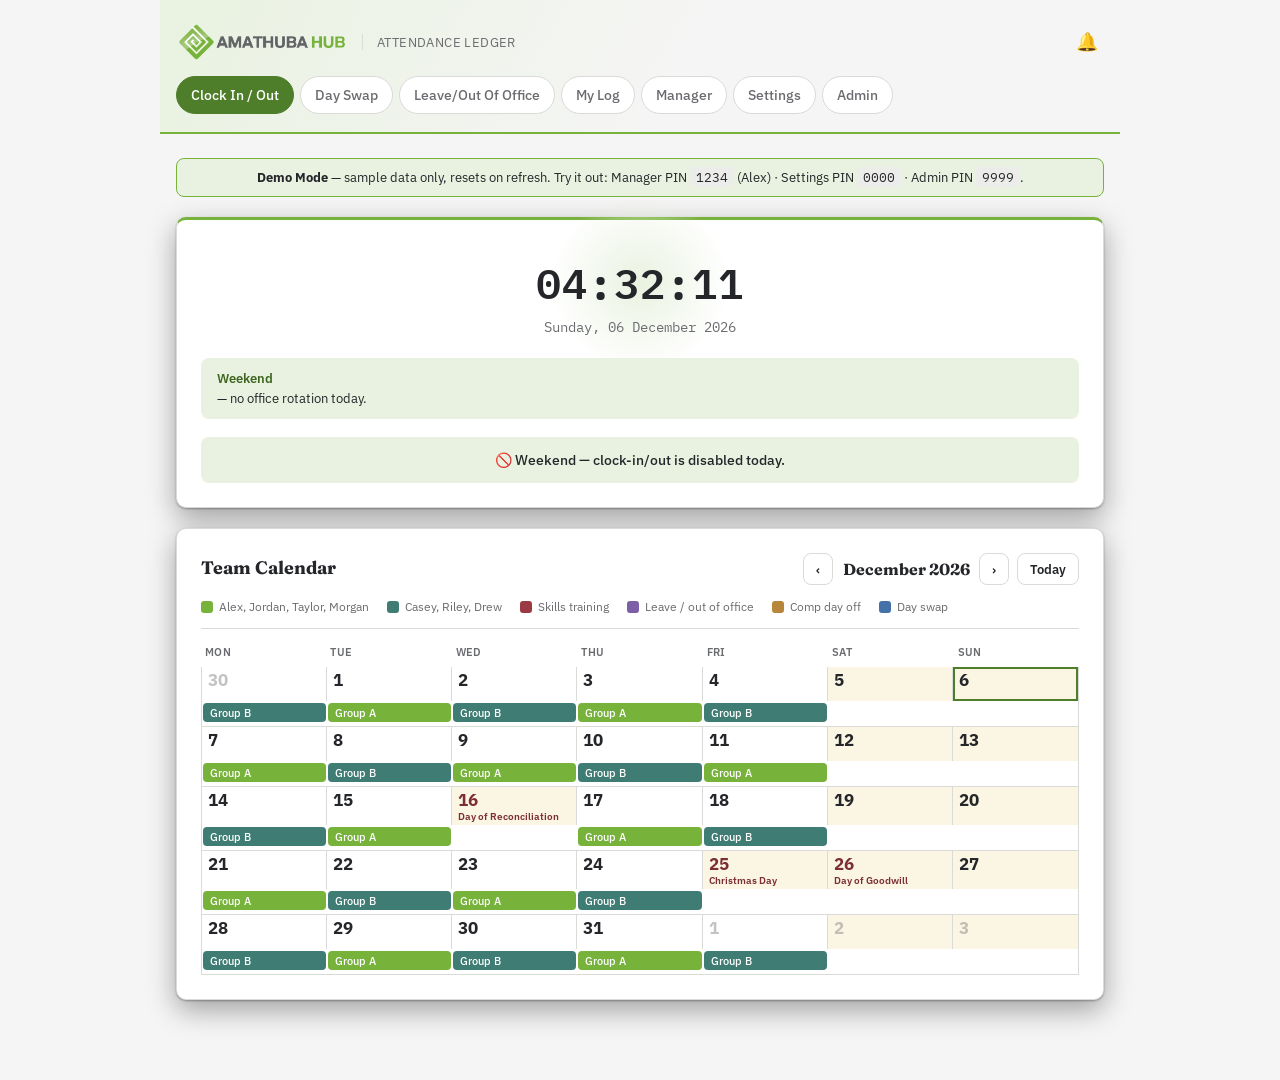
==== commit 5e4f51a9: "Refactor calendar styles and event handling Updated theme colors and styles for calendar events. Enh" ====
--- a/amathuba-hub-demo/index.html
+++ b/amathuba-hub-demo/index.html
@@ -4,32 +4,33 @@
 <meta charset="UTF-8">
 <meta name="viewport" content="width=device-width, initial-scale=1.0">
 <title>Amathuba Hub — Attendance Ledger (Demo)</title>
-<meta name="theme-color" content="#1C1E1F">
+<meta name="theme-color" content="#F5F5F5">
 <style>
 @import url('https://fonts.googleapis.com/css2?family=Fraunces:opsz,wght@9..144,600;9..144,900&family=IBM+Plex+Sans:wght@400;500;600&family=IBM+Plex+Mono:wght@400;500;600&display=swap');
 
 :root{
-  --bg: #1C1E1F;
-  --surface: #262829;
-  --surface-alt: #303234;
-  --ink: #EDEDEC;
-  --ink-muted: #9A9C9E;
+  --bg: #F5F5F5;
+  --surface: #FFFFFF;
+  --surface-alt: #ECECEA;
+  --ink: #24262A;
+  --ink-muted: #6B6C70;
   --accent: #77B23B;
   --accent-dark: #4F7E2A;
-  --accent-bright: #8FCB55;
-  --accent-soft: rgba(119, 178, 59, 0.15);
-  --teal: #4C9186;
+  --accent-bright: #3F6621;
+  --accent-soft: #E9F2E0;
+  --teal: #3F7D74;
   --teal-dark: #2E5F58;
-  --danger: #B4525D;
-  --danger-dark: #9B3A44;
-  --border: #38393B;
-  --leave-color: #A183C9;
-  --compoff-color: #D4A54C;
+  --danger: #9B3A44;
+  --danger-dark: #7C2E36;
+  --border: #DADAD7;
+  --leave-color: #7C5FA6;
+  --compoff-color: #B8863A;
+  --swap-color: #4472A8;
   --radius: 10px;
 }
 
 *{box-sizing:border-box;}
-html,body{margin:0;padding:0;color-scheme:dark;}
+html,body{margin:0;padding:0;color-scheme:light;}
 body{
   background:var(--bg);
   color:var(--ink);
@@ -315,7 +316,7 @@
 /* ---------- Team Calendar ---------- */
 .cal-header{display:flex;justify-content:space-between;align-items:center;flex-wrap:wrap;gap:10px;margin-bottom:14px;}
 .cal-nav{display:flex;align-items:center;gap:8px;}
-.cal-nav__label{font-family:'Fraunces',serif;font-weight:700;font-size:14.5px;min-width:130px;text-align:center;}
+.cal-nav__label{font-family:'Fraunces',serif;font-weight:700;font-size:16px;min-width:130px;text-align:center;}
 
 .cal-legend{
   display:flex;flex-wrap:wrap;gap:12px 18px;
@@ -330,47 +331,63 @@
 }
 .cal-legend__swatch--groupA{background:var(--accent);}
 .cal-legend__swatch--groupB{background:var(--teal);}
-.cal-legend__swatch--holiday{background:var(--danger);}
-
-.cal-grid{display:grid;grid-template-columns:repeat(7, 1fr);gap:6px;margin-bottom:4px;}
-.cal-grid--labels{margin-bottom:6px;}
+.cal-legend__swatch--training{background:var(--danger);}
+.cal-legend__swatch--leave{background:var(--leave-color);}
+.cal-legend__swatch--compoff{background:var(--compoff-color);}
+.cal-legend__swatch--swap{background:var(--swap-color);}
+
+.cal-weekday-row{display:grid;grid-template-columns:repeat(7, 1fr);gap:0;margin-bottom:4px;}
 .cal-weekday{
-  text-align:center;font-size:11px;font-weight:600;color:var(--ink-muted);
-  text-transform:uppercase;letter-spacing:0.3px;padding-bottom:2px;
-}
-.cal-cell{
-  aspect-ratio:1;border-radius:8px;border:1px solid var(--border);
-  background:var(--surface-alt);color:var(--ink);
-  font-family:'IBM Plex Sans',sans-serif;font-size:13px;
-  display:flex;flex-direction:column;align-items:center;justify-content:center;gap:3px;
-  cursor:pointer;transition:border-color .12s, filter .12s;
-  padding:2px;
-}
-.cal-cell:hover{border-color:var(--accent-bright);filter:brightness(1.12);}
-.cal-cell--blank{background:transparent;border:none;cursor:default;}
-.cal-cell--weekend{background:transparent;border:1px dashed var(--border);color:var(--ink-muted);}
-.cal-cell--holiday{background:rgba(180,82,93,0.28);border-color:var(--danger);color:var(--ink);}
-.cal-cell--groupA{background:rgba(119, 178, 59, 0.32);}
-.cal-cell--groupB{background:rgba(76, 145, 134, 0.32);}
-.cal-cell--today{border:2px solid var(--accent-bright);font-weight:700;}
-.cal-cell--selected{outline:2px solid #fff;outline-offset:-3px;}
-.cal-cell__num{line-height:1;}
-.cal-cell__dots{display:flex;gap:2px;min-height:6px;align-items:center;}
-.cal-dot{width:5px;height:5px;border-radius:50%;display:inline-block;}
-.cal-dot--training{background:var(--danger);}
-.cal-dot--leave{background:var(--leave-color);}
-.cal-dot--compoff{background:var(--compoff-color);}
-.cal-legend__item .cal-dot{width:10px;height:10px;}
-
-.cal-detail{
-  margin-top:16px;padding-top:14px;border-top:1px solid var(--border);
-}
-.cal-detail__date{font-family:'Fraunces',serif;font-weight:700;font-size:15px;margin-bottom:10px;}
-.cal-detail__row{font-size:13.5px;margin-bottom:6px;}
+  text-align:left;font-size:11px;font-weight:600;color:var(--ink-muted);
+  text-transform:uppercase;letter-spacing:0.3px;padding:0 4px 4px;
+}
+
+.cal-week{border:1px solid var(--border);border-top:none;}
+.cal-week:first-of-type{border-top:1px solid var(--border);}
+.cal-week__daynums{display:grid;grid-template-columns:repeat(7, 1fr);}
+.cal-daynum{
+  min-height:34px;
+  border-right:1px solid var(--border);
+  padding:5px 6px 2px;
+  font-family:'IBM Plex Sans',sans-serif;
+  display:flex;flex-direction:column;
+  background:var(--surface);
+}
+.cal-daynum:last-child{border-right:none;}
+.cal-daynum__num{font-size:17px;font-weight:700;color:var(--ink);line-height:1;}
+.cal-daynum--otherMonth .cal-daynum__num{color:var(--ink-muted);opacity:0.4;}
+.cal-daynum--weekend{background:#FBF6E3;}
+.cal-daynum--holiday{background:#FBF6E3;}
+.cal-daynum--holiday .cal-daynum__num{color:var(--danger-dark);}
+.cal-daynum__holiday-label{font-size:10px;color:var(--danger-dark);font-weight:600;margin-top:2px;line-height:1.2;}
+.cal-daynum--today{box-shadow:inset 0 0 0 2px var(--accent-dark);}
+
+.cal-week__events{
+  display:grid;grid-template-columns:repeat(7, 1fr);
+  grid-auto-rows:21px;
+  gap:2px 0;
+  padding:2px 0;
+}
+.cal-event-bar{
+  font-size:10.5px;font-weight:500;color:#fff;
+  padding:2px 7px;margin:0 1px;border-radius:4px;
+  white-space:nowrap;overflow:hidden;text-overflow:ellipsis;
+  display:flex;align-items:center;height:19px;
+}
+.cal-event-bar--training{background:var(--danger);}
+.cal-event-bar--leave{background:var(--leave-color);}
+.cal-event-bar--compoff{background:var(--compoff-color);color:#3D2D06;}
+.cal-event-bar--swap{background:var(--swap-color);}
+.cal-event-bar--groupA{background:var(--accent);}
+.cal-event-bar--groupB{background:var(--teal);}
+.cal-event-bar--pending{
+  background-image:repeating-linear-gradient(45deg, rgba(255,255,255,0.4) 0 6px, transparent 6px 12px);
+}
 
 @media (max-width: 560px){
-  .cal-cell{font-size:11.5px;}
-  .cal-nav__label{min-width:100px;font-size:13px;}
+  .cal-daynum__num{font-size:15px;}
+  .cal-event-bar{font-size:9.5px;}
+  .cal-nav__label{min-width:100px;font-size:14px;}
   .cal-legend{gap:8px 12px;}
   .cal-legend__item{font-size:11px;}
 }
@@ -556,7 +573,6 @@
 let pendingLateDraft = false; // whether the "late reason" panel is open
 let calendarViewYear = new Date().getFullYear();
 let calendarViewMonth = new Date().getMonth(); // 0-indexed
-let calendarSelectedDate = toISODateLocal(new Date());
 let rawDataViewerOpen = false;
 let notifications = []; // kept separate from `state` — updated locally (demo has no live backend)
 
@@ -605,7 +621,7 @@
 function captureLocationOnce(){
   return new Promise((resolve)=>{
     if(!('geolocation' in navigator)){ resolve(null); return; }
-    const timer = setTimeout(()=> resolve(null), 8000);
+    const timer = setTimeout(()=> resolve(null), 12000);
     navigator.geolocation.getCurrentPosition(
       (pos)=>{
         clearTimeout(timer);
@@ -616,7 +632,7 @@
         });
       },
       ()=>{ clearTimeout(timer); resolve(null); },
-      { enableHighAccuracy: false, timeout: 7500, maximumAge: 60000 }
+      { enableHighAccuracy: false, timeout: 11000, maximumAge: 60000 }
     );
   });
 }
@@ -1068,16 +1084,97 @@
 const MONTH_NAMES = ["January","February","March","April","May","June","July","August","September","October","November","December"];
 const WEEKDAY_LABELS = ["Mon","Tue","Wed","Thu","Fri","Sat","Sun"];
 
-function calendarDayInfo(date){
-  const base = officeGroupsForDate(date); // base hybrid rotation, before training/leave overlays
-  const overrides = officeStatusForDate(date);
-  const isGroupADay = base.inOffice.some(n => GROUP_A.includes(n));
-  return {
-    isGroupADay,
-    hasTraining: overrides.training.length > 0,
-    hasLeave: overrides.onLeave.length > 0,
-    hasCompOff: overrides.compOff.length > 0
-  };
+// Splits a sorted array of "YYYY-MM-DD" strings into runs of consecutive
+// calendar days, so a training block like Fri,Mon,Tue,Wed (skipping the
+// weekend) becomes two separate segments instead of one bar spanning through
+// the weekend.
+function splitIntoContiguousRuns(dates){
+  const runs = [];
+  let runStart = dates[0], prev = dates[0];
+  for(let i=1; i<dates.length; i++){
+    const prevDate = new Date(prev + "T00:00:00");
+    const expectedNext = new Date(prevDate);
+    expectedNext.setDate(expectedNext.getDate() + 1);
+    if(toISODateLocal(expectedNext) !== dates[i]){
+      runs.push({ start: runStart, end: prev });
+      runStart = dates[i];
+    }
+    prev = dates[i];
+  }
+  runs.push({ start: runStart, end: prev });
+  return runs;
+}
+
+// Builds a flat list of {startDate, endDate, label, colorClass, pending}
+// events for the currently visible calendar range (with some padding).
+function buildCalendarEvents(rangeStart, rangeEnd){
+  const events = [];
+
+  // Hybrid office rotation, shown as a bar per working day — same treatment
+  // as training, just tagged isGroupEvent so it always claims the top lane.
+  let d = new Date(rangeStart + "T00:00:00");
+  const endD = new Date(rangeEnd + "T00:00:00");
+  while(d <= endD){
+    if(!isNonWorkingDay(d)){
+      const ds = toISODateLocal(d);
+      const base = officeGroupsForDate(d);
+      const isGroupA = base.inOffice.some(n => GROUP_A.includes(n));
+      events.push({
+        startDate: ds, endDate: ds,
+        label: isGroupA ? 'Group A' : 'Group B',
+        colorClass: isGroupA ? 'groupA' : 'groupB',
+        pending: false, isGroupEvent: true
+      });
+    }
+    d.setDate(d.getDate() + 1);
+  }
+
+  SKILLS_BLOCKS.forEach(block=>{
+    splitIntoContiguousRuns(block.group1Dates).forEach(run=>{
+      if(run.end >= rangeStart && run.start <= rangeEnd){
+        events.push({ startDate:run.start, endDate:run.end, label:'Group 1 Training', colorClass:'training', pending:false });
+      }
+    });
+    splitIntoContiguousRuns(block.group2Dates).forEach(run=>{
+      if(run.end >= rangeStart && run.start <= rangeEnd){
+        events.push({ startDate:run.start, endDate:run.end, label:'Group 2 Training', colorClass:'training', pending:false });
+      }
+    });
+    const g1CompDay = block.group2Dates[0];
+    if(g1CompDay >= rangeStart && g1CompDay <= rangeEnd){
+      events.push({ startDate:g1CompDay, endDate:g1CompDay, label:'Group 1 Comp Off', colorClass:'compoff', pending:false });
+    }
+    const g2CompDay = nextWeekday(block.group2Dates[block.group2Dates.length-1]);
+    if(g2CompDay >= rangeStart && g2CompDay <= rangeEnd && hasCoverageExcluding(g2CompDay, SKILLS_GROUP_2)){
+      events.push({ startDate:g2CompDay, endDate:g2CompDay, label:'Group 2 Comp Off', colorClass:'compoff', pending:false });
+    }
+  });
+
+  state.leave.forEach(l=>{
+    if(l.endDate >= rangeStart && l.startDate <= rangeEnd){
+      events.push({ startDate:l.startDate, endDate:l.endDate, label:l.name, colorClass:'leave', pending:false });
+    }
+  });
+
+  state.swaps.forEach(s=>{
+    if(s.status === 'rejected') return;
+    if(s.toDate >= rangeStart && s.toDate <= rangeEnd){
+      events.push({ startDate:s.toDate, endDate:s.toDate, label:`${s.name} (Swap)`, colorClass:'swap', pending: s.status==='pending' });
+    }
+  });
+
+  return events;
+}
+
+// Greedy interval-lane assignment so overlapping bars stack, non-overlapping share a row.
+function assignLanes(weekEvents){
+  const lanes = []; // lanes[i] = end colIndex of the last event placed in that lane
+  return weekEvents.map(ev=>{
+    let lane = lanes.findIndex(endCol => endCol <= ev.colStart);
+    if(lane === -1){ lane = lanes.length; lanes.push(ev.colEnd); }
+    else{ lanes[lane] = ev.colEnd; }
+    return Object.assign({}, ev, { lane });
+  });
 }
 
 function renderTeamCalendar(){
@@ -1087,59 +1184,80 @@
   const startOffset = (firstOfMonth.getDay() + 6) % 7; // Monday = 0
   const daysInMonth = new Date(year, month + 1, 0).getDate();
   const todayStr = toISODateLocal(new Date());
-
-  let cells = '';
-  for(let i=0; i<startOffset; i++){
-    cells += `<div class="cal-cell cal-cell--blank"></div>`;
-  }
-  for(let day=1; day<=daysInMonth; day++){
-    const cellDate = new Date(year, month, day);
-    const dateStr = toISODateLocal(cellDate);
-    const dow = cellDate.getDay();
-    const isWeekend = (dow === 0 || dow === 6);
-    const holiday = getPublicHoliday(dateStr);
-    const isToday = dateStr === todayStr;
-    const isSelected = dateStr === calendarSelectedDate;
-
-    if(isWeekend){
-      cells += `
-        <button class="cal-cell cal-cell--weekend ${isToday ? 'cal-cell--today' : ''} ${isSelected ? 'cal-cell--selected' : ''}" data-cal-date="${dateStr}">
-          <span class="cal-cell__num">${day}</span>
-        </button>
+  const thisMonth = month;
+
+  // Build the full grid of weeks (each a 7-day array), including
+  // leading/trailing days from adjacent months for a complete grid.
+  const gridStart = new Date(year, month, 1 - startOffset);
+  const totalCells = Math.ceil((startOffset + daysInMonth) / 7) * 7;
+  const weeks = [];
+  for(let w=0; w<totalCells/7; w++){
+    const week = [];
+    for(let d=0; d<7; d++){
+      const date = new Date(gridStart);
+      date.setDate(gridStart.getDate() + w*7 + d);
+      week.push(date);
+    }
+    weeks.push(week);
+  }
+
+  const rangeStart = toISODateLocal(weeks[0][0]);
+  const rangeEnd = toISODateLocal(weeks[weeks.length-1][6]);
+  const allEvents = buildCalendarEvents(rangeStart, rangeEnd);
+
+  const weeksHtml = weeks.map(week=>{
+    const weekStart = toISODateLocal(week[0]);
+    const weekEnd = toISODateLocal(week[6]);
+
+    const daynumsHtml = week.map(date=>{
+      const dateStr = toISODateLocal(date);
+      const dow = date.getDay();
+      const isWeekend = (dow === 0 || dow === 6);
+      const holiday = getPublicHoliday(dateStr);
+      const isOtherMonth = date.getMonth() !== thisMonth;
+      const isToday = dateStr === todayStr;
+      let classes = 'cal-daynum';
+      if(isOtherMonth) classes += ' cal-daynum--otherMonth';
+      if(isToday) classes += ' cal-daynum--today';
+      if(holiday) classes += ' cal-daynum--holiday';
+      else if(isWeekend) classes += ' cal-daynum--weekend';
+      return `
+        <div class="${classes}">
+          <span class="cal-daynum__num">${date.getDate()}</span>
+          ${holiday ? `<span class="cal-daynum__holiday-label">${escapeHtml(holiday.name)}</span>` : ''}
+        </div>
       `;
-      continue;
-    }
-
-    if(holiday){
-      cells += `
-        <button class="cal-cell cal-cell--holiday ${isToday ? 'cal-cell--today' : ''} ${isSelected ? 'cal-cell--selected' : ''}" data-cal-date="${dateStr}" title="${escapeHtml(holiday.name)}">
-          <span class="cal-cell__num">${day}</span>
-        </button>
-      `;
-      continue;
-    }
-
-    const info = calendarDayInfo(cellDate);
-    const groupClass = info.isGroupADay ? 'cal-cell--groupA' : 'cal-cell--groupB';
-    const dots = `
-      ${info.hasTraining ? '<span class="cal-dot cal-dot--training" title="Training"></span>' : ''}
-      ${info.hasLeave ? '<span class="cal-dot cal-dot--leave" title="Leave"></span>' : ''}
-      ${info.hasCompOff ? '<span class="cal-dot cal-dot--compoff" title="Comp day off"></span>' : ''}
+    }).join('');
+
+    const weekEvents = allEvents
+      .filter(ev => ev.endDate >= weekStart && ev.startDate <= weekEnd)
+      .map(ev=>{
+        const clippedStart = ev.startDate < weekStart ? weekStart : ev.startDate;
+        const clippedEnd = ev.endDate > weekEnd ? weekEnd : ev.endDate;
+        const colStart = Math.round((new Date(clippedStart+"T00:00:00") - week[0]) / 86400000);
+        const colEnd = Math.round((new Date(clippedEnd+"T00:00:00") - week[0]) / 86400000) + 1;
+        return Object.assign({}, ev, { colStart, colEnd });
+      })
+      .sort((a,b)=> (b.isGroupEvent?1:0) - (a.isGroupEvent?1:0) || a.colStart - b.colStart);
+
+    const laned = assignLanes(weekEvents);
+    const maxLane = laned.reduce((m,ev)=> Math.max(m, ev.lane), -1);
+
+    const eventsHtml = laned.map(ev=>`
+      <div class="cal-event-bar cal-event-bar--${ev.colorClass} ${ev.pending ? 'cal-event-bar--pending' : ''}"
+           style="grid-column:${ev.colStart+1} / ${ev.colEnd+1}; grid-row:${ev.lane+1};"
+           title="${escapeHtml(ev.label)}${ev.pending ? ' (pending)' : ''}">
+        ${escapeHtml(ev.label)}${ev.pending ? ' (pending)' : ''}
+      </div>
+    `).join('');
+
+    return `
+      <div class="cal-week">
+        <div class="cal-week__daynums">${daynumsHtml}</div>
+        ${maxLane >= 0 ? `<div class="cal-week__events" style="grid-template-rows:repeat(${maxLane+1}, 21px);">${eventsHtml}</div>` : ''}
+      </div>
     `;
-    cells += `
-      <button class="cal-cell ${groupClass} ${isToday ? 'cal-cell--today' : ''} ${isSelected ? 'cal-cell--selected' : ''}" data-cal-date="${dateStr}">
-        <span class="cal-cell__num">${day}</span>
-        <span class="cal-cell__dots">${dots}</span>
-      </button>
-    `;
-  }
-
-  const selectedDate = new Date(calendarSelectedDate + "T00:00:00");
-  const selectedStatus = officeStatusForDate(selectedDate);
-  const selectedDow = selectedDate.getDay();
-  const isSelectedWeekend = (selectedDow === 0 || selectedDow === 6);
-  const selectedHoliday = getPublicHoliday(calendarSelectedDate);
-  const selectedLabel = selectedDate.toLocaleDateString('en-ZA', { weekday:'long', day:'2-digit', month:'long', year:'numeric' });
+  }).join('');
 
   return `
     <div class="card">
@@ -1156,29 +1274,16 @@
       <div class="cal-legend">
         <span class="cal-legend__item"><span class="cal-legend__swatch cal-legend__swatch--groupA"></span>Alex, Jordan, Taylor, Morgan</span>
         <span class="cal-legend__item"><span class="cal-legend__swatch cal-legend__swatch--groupB"></span>Casey, Riley, Drew</span>
-        <span class="cal-legend__item"><span class="cal-dot cal-dot--training"></span>Skills training</span>
-        <span class="cal-legend__item"><span class="cal-dot cal-dot--leave"></span>Leave / out of office</span>
-        <span class="cal-legend__item"><span class="cal-dot cal-dot--compoff"></span>Comp day off</span>
-        <span class="cal-legend__item"><span class="cal-legend__swatch cal-legend__swatch--holiday"></span>Public holiday</span>
-      </div>
-
-      <div class="cal-grid cal-grid--labels">
+        <span class="cal-legend__item"><span class="cal-legend__swatch cal-legend__swatch--training"></span>Skills training</span>
+        <span class="cal-legend__item"><span class="cal-legend__swatch cal-legend__swatch--leave"></span>Leave / out of office</span>
+        <span class="cal-legend__item"><span class="cal-legend__swatch cal-legend__swatch--compoff"></span>Comp day off</span>
+        <span class="cal-legend__item"><span class="cal-legend__swatch cal-legend__swatch--swap"></span>Day swap</span>
+      </div>
+
+      <div class="cal-weekday-row">
         ${WEEKDAY_LABELS.map(l=>`<div class="cal-weekday">${l}</div>`).join('')}
       </div>
-      <div class="cal-grid">
-        ${cells}
-      </div>
-
-      <div class="cal-detail">
-        <div class="cal-detail__date">${selectedLabel}</div>
-        ${isSelectedWeekend ? `<p class="empty-note">Weekend — no office rotation.</p>` : selectedHoliday ? `<p class="empty-note">🎉 Public Holiday — ${escapeHtml(selectedHoliday.name)}. No office rotation.</p>` : `
-          <div class="cal-detail__row"><span class="schedule-banner__label">In office:</span> ${selectedStatus.inOffice.length ? selectedStatus.inOffice.map(escapeHtml).join(', ') : '—'}</div>
-          <div class="cal-detail__row"><span class="schedule-banner__label">Remote:</span> ${selectedStatus.remote.length ? selectedStatus.remote.map(escapeHtml).join(', ') : '—'}</div>
-          ${selectedStatus.training.length ? `<div class="cal-detail__row"><span class="schedule-banner__label">In training:</span> ${selectedStatus.training.map(escapeHtml).join(', ')}</div>` : ''}
-          ${selectedStatus.compOff.length ? `<div class="cal-detail__row"><span class="schedule-banner__label">Comp day off:</span> ${selectedStatus.compOff.map(escapeHtml).join(', ')}</div>` : ''}
-          ${selectedStatus.onLeave.length ? `<div class="cal-detail__row"><span class="schedule-banner__label">On leave:</span> ${selectedStatus.onLeave.map(escapeHtml).join(', ')}</div>` : ''}
-        `}
-      </div>
+      ${weeksHtml}
     </div>
   `;
 }
@@ -1886,6 +1991,11 @@
       empSelect.addEventListener('change', (e)=>{
         selectedEmployee = e.target.value;
         render();
+        // Warm up location now (triggers the permission prompt early, with no
+        // time pressure) so the actual clock-in/out click resolves fast.
+        if('geolocation' in navigator){
+          navigator.geolocation.getCurrentPosition(()=>{}, ()=>{}, { enableHighAccuracy:false, timeout:15000, maximumAge:60000 });
+        }
       });
     }
     const actionBtn = document.getElementById('clockActionBtn');
@@ -1947,16 +2057,9 @@
         const today = new Date();
         calendarViewYear = today.getFullYear();
         calendarViewMonth = today.getMonth();
-        calendarSelectedDate = toISODateLocal(today);
         render();
       });
     }
-    document.querySelectorAll('[data-cal-date]').forEach(btn=>{
-      btn.addEventListener('click', ()=>{
-        calendarSelectedDate = btn.dataset.calDate;
-        render();
-      });
-    });
   }
 
   if(activeTab === 'swap'){
